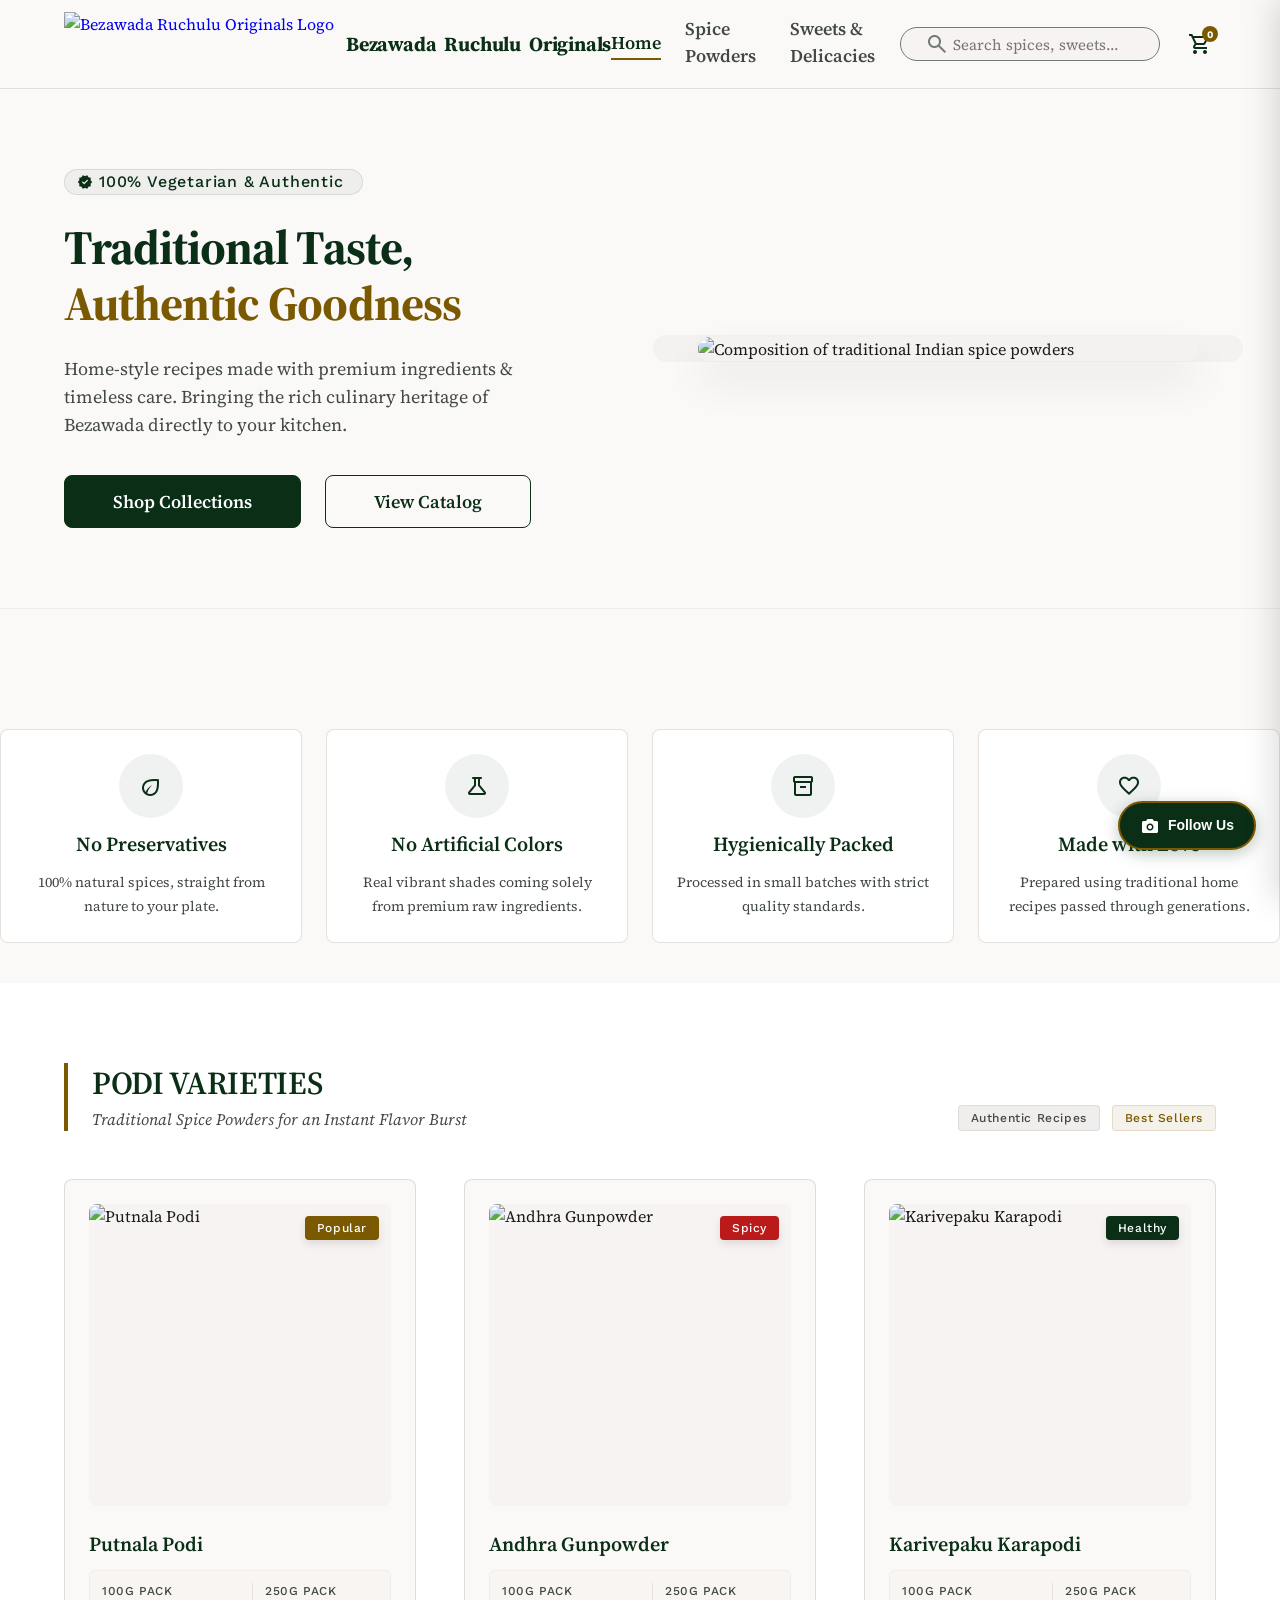
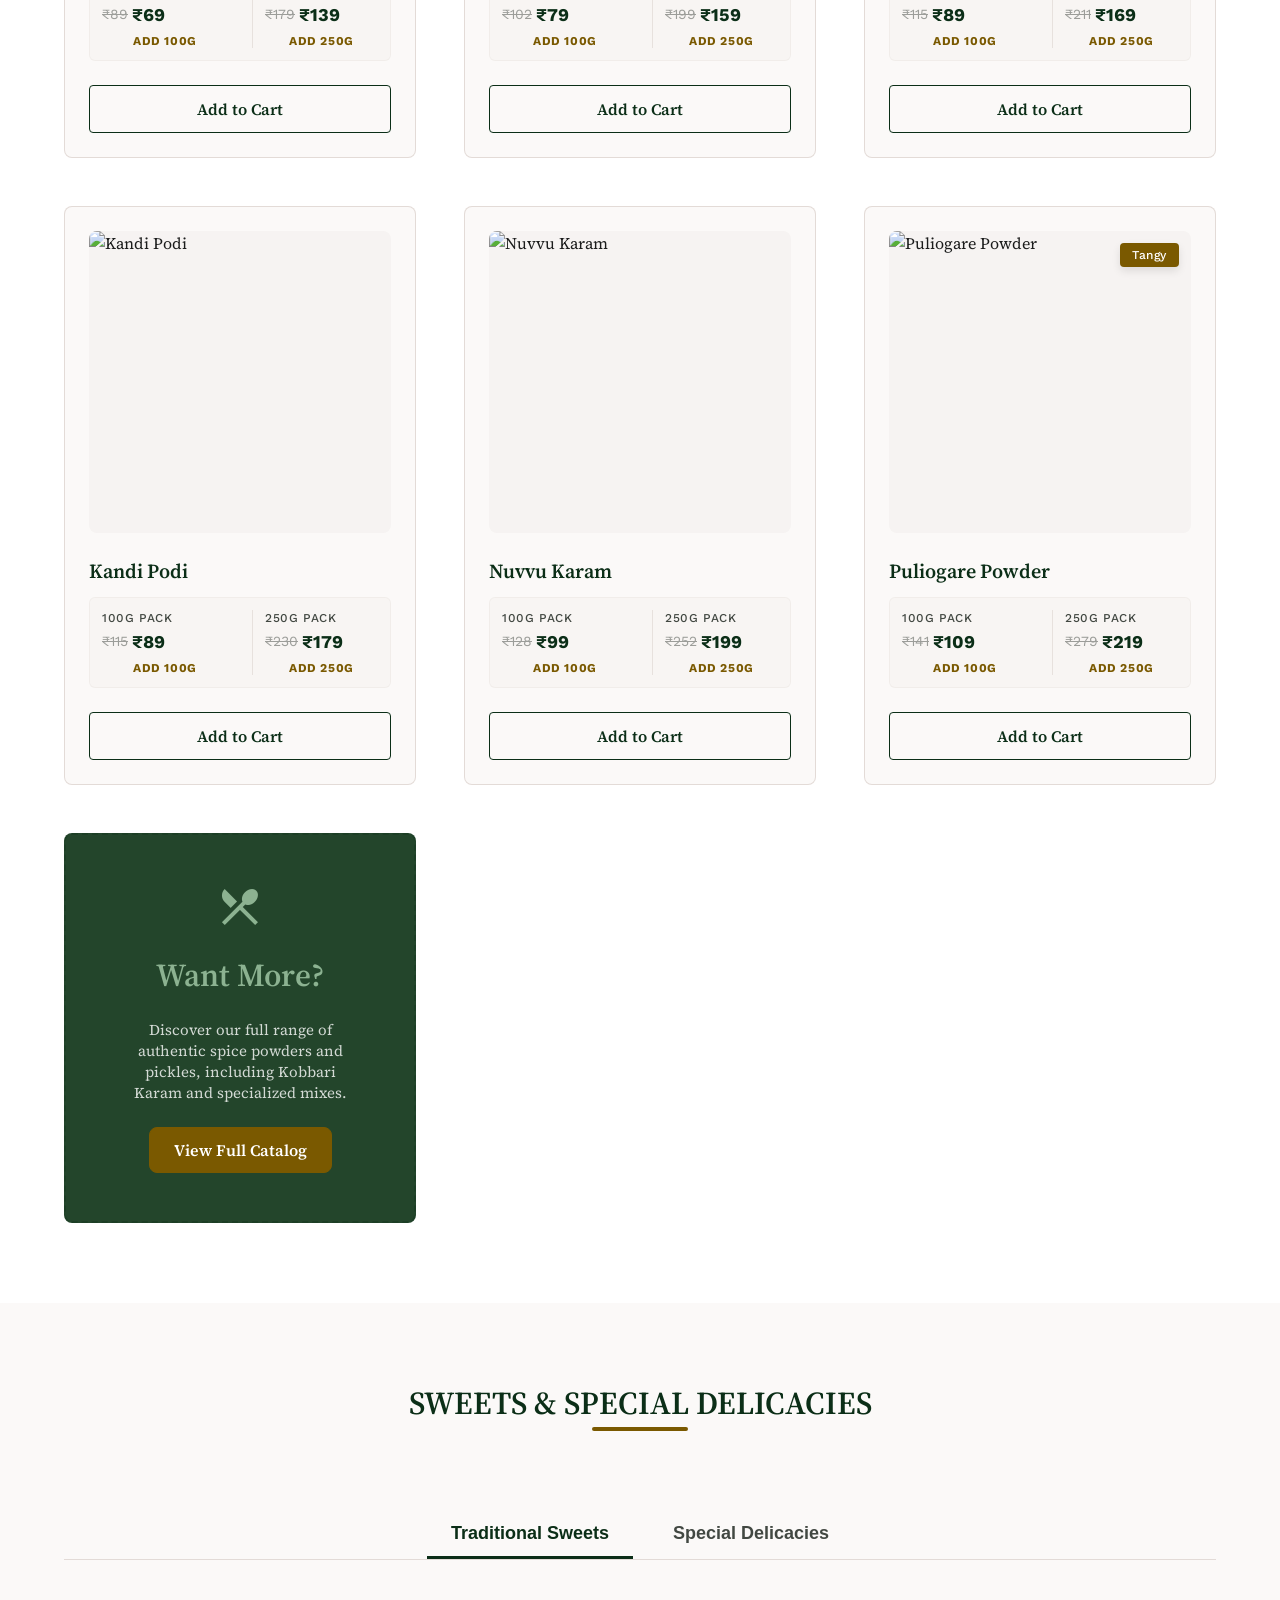
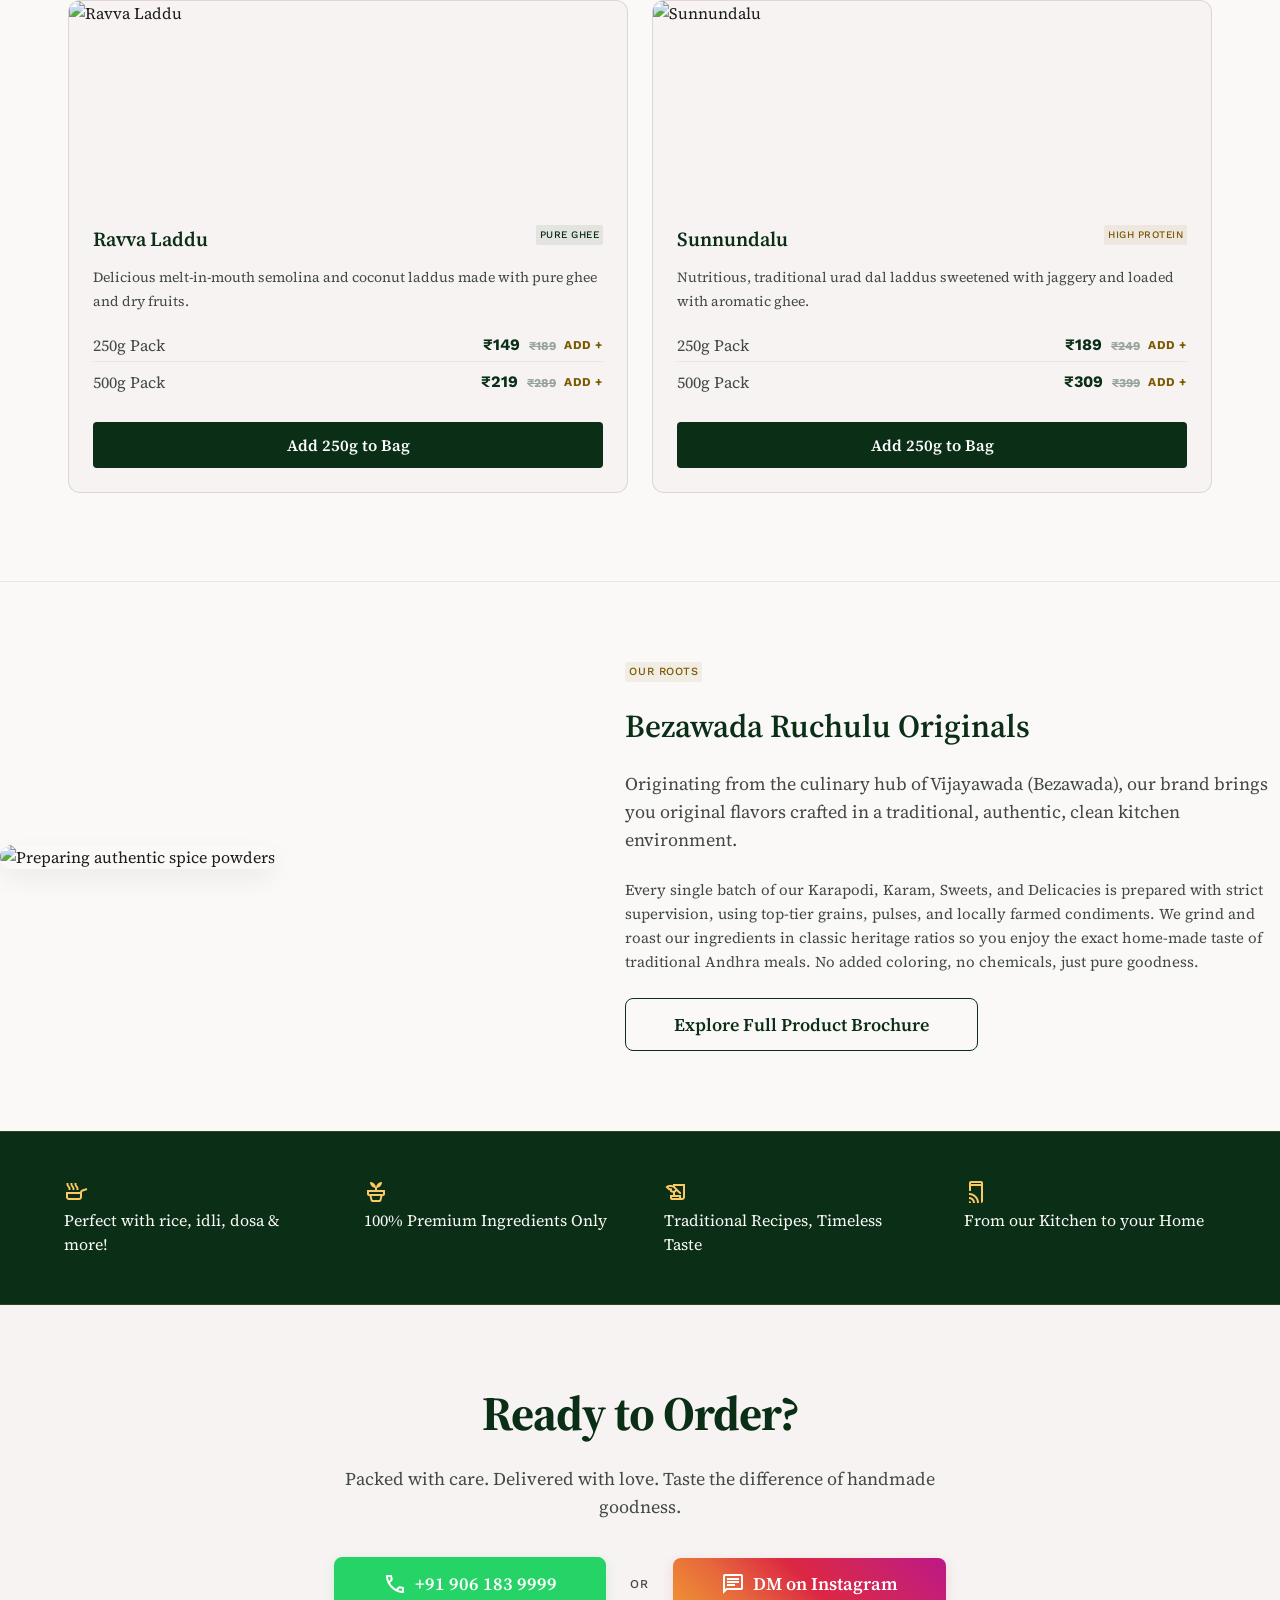
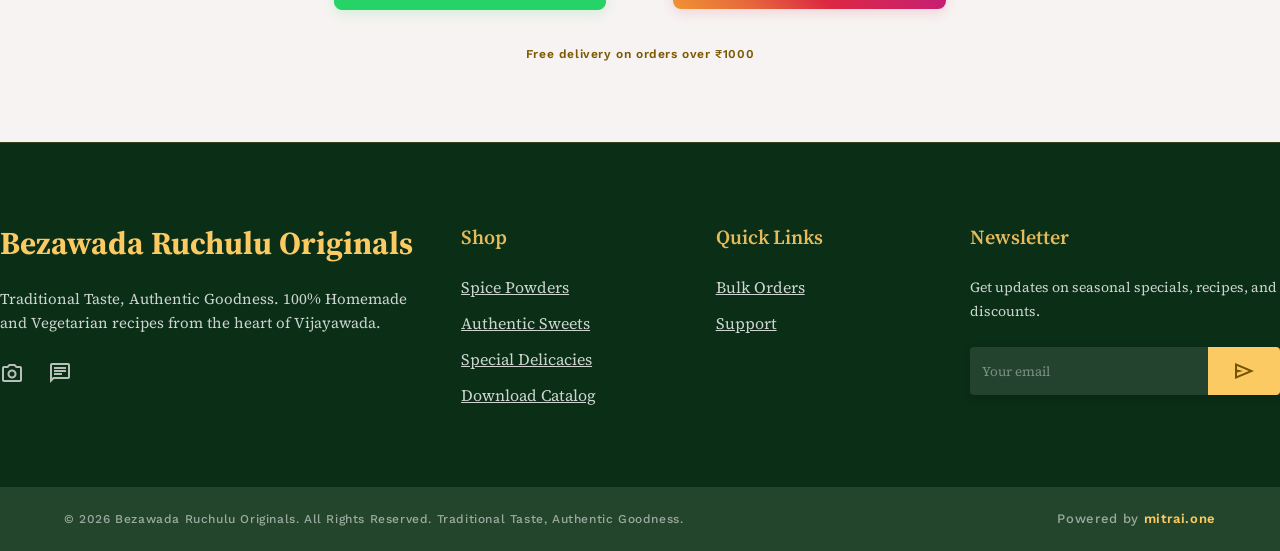
==== index.html @ dbf07bf4 "First Commit" ====
<!DOCTYPE html>
<html lang="en">

<head>
  <meta charset="utf-8">
  <meta name="viewport" content="width=device-width, initial-scale=1.0">
  <title>Bezawada Ruchulu Originals | Authentic Traditional Spices & Sweets</title>
  <meta name="description"
    content="Discover the authentic taste of tradition with Bezawada Ruchulu Originals. 100% vegetarian spice powders, sweets, and delicacies made with premium ingredients in Vijayawada.">

  <!-- Styling Stylesheet -->
  <link rel="stylesheet" href="styles.css">

  <!-- Favicon / Tab Icon -->
  <link rel="icon" type="image/png" href="Assets/Brand_logo.png">
</head>

<body>

  <!-- Top Navigation Bar -->
  <header>
    <div class="nav-container">
      <a class="nav-logo-link" href="#"
        style="display: flex; align-items: center; gap: 12px; text-decoration: none; flex-shrink: 0;">
        <img alt="Bezawada Ruchulu Originals Logo" class="logo-img" src="Assets/Brand_logo.png">
        <span class="brand-name-text"
          style="font-family: 'Source Serif 4', serif; font-size: 20px; font-weight: 700; color: var(--color-primary); letter-spacing: -0.01em; white-space: nowrap;">
          <span class="brand-letter">B</span><span class="brand-expand brand-expand-1">ezawada</span>
          <span class="brand-letter">R</span><span class="brand-expand brand-expand-2">uchulu</span>
          <span class="brand-letter">O</span><span class="brand-expand brand-expand-3">riginals</span>
        </span>
      </a>
      <nav class="nav-menu" id="navMenu">
        <a class="nav-link active" href="#">Home</a>
        <a class="nav-link" href="#spices">Spice Powders</a>
        <a class="nav-link" href="#sweets">Sweets & Delicacies</a>
      </nav>

      <div class="nav-right">
        <!-- Live Search Bar -->
        <div class="search-bar">
          <span class="material-symbols-outlined" style="color: var(--color-outline);">search</span>
          <input class="search-input" id="searchInput" placeholder="Search spices, sweets..." type="text">
        </div>

        <!-- Cart Toggle Button -->
        <button class="icon-btn" id="cartToggleBtn" aria-label="Open Shopping Cart">
          <span class="material-symbols-outlined">shopping_cart</span>
          <span class="cart-badge" id="cartCountBadge">0</span>
        </button>

        <!-- Mobile Menu Toggle -->
        <button class="mobile-nav-toggle" id="mobileNavToggle" aria-label="Toggle Navigation Menu">
          <span class="material-symbols-outlined">menu</span>
        </button>
      </div>
    </div>
  </header>

  <main>
    <!-- Hero Section -->
    <section class="hero-section">
      <div class="hero-bg-overlay"></div>
      <div class="container-max hero-container">
        <div class="hero-content">
          <div class="verified-badge">
            <span class="material-symbols-outlined icon-filled">verified</span>
            <span class="font-label-sm uppercase">100% Vegetarian &amp; Authentic</span>
          </div>
          <h2 class="font-display-lg hero-title">
            Traditional Taste,<br>
            <span>Authentic Goodness</span>
          </h2>
          <p class="font-body-lg hero-desc">
            Home-style recipes made with premium ingredients &amp; timeless care. Bringing the rich culinary heritage of
            Bezawada directly to your kitchen.
          </p>
          <div class="hero-actions">
            <a class="btn btn-primary" href="#spices">Shop Collections</a>
            <a class="btn btn-secondary" href="catalog.html">View Catalog</a>
          </div>
        </div>
        <div class="hero-image-wrapper">
          <div class="hero-circle-bg"></div>
          <!-- Main Hero Image (local container composition) -->
          <img class="hero-img" alt="Composition of traditional Indian spice powders"
            src="Assets/Karivepaku Karapodi - product image.png">
        </div>
      </div>
    </section>

    <!-- Benefits Grid -->
    <section class="container-max" style="padding: 40px 0;">
      <div class="benefits-grid">
        <div class="benefit-card">
          <div class="benefit-icon-wrapper">
            <span class="material-symbols-outlined">eco</span>
          </div>
          <h3 class="font-title-md benefit-title">No Preservatives</h3>
          <p class="font-body-md" style="color: var(--color-on-surface-variant); font-size: 14px;">100% natural spices,
            straight from nature to your plate.</p>
        </div>
        <div class="benefit-card">
          <div class="benefit-icon-wrapper">
            <span class="material-symbols-outlined">science</span>
          </div>
          <h3 class="font-title-md benefit-title">No Artificial Colors</h3>
          <p class="font-body-md" style="color: var(--color-on-surface-variant); font-size: 14px;">Real vibrant shades
            coming solely from premium raw ingredients.</p>
        </div>
        <div class="benefit-card">
          <div class="benefit-icon-wrapper">
            <span class="material-symbols-outlined">inventory_2</span>
          </div>
          <h3 class="font-title-md benefit-title">Hygienically Packed</h3>
          <p class="font-body-md" style="color: var(--color-on-surface-variant); font-size: 14px;">Processed in small
            batches with strict quality standards.</p>
        </div>
        <div class="benefit-card">
          <div class="benefit-icon-wrapper">
            <span class="material-symbols-outlined">favorite</span>
          </div>
          <h3 class="font-title-md benefit-title">Made with Love</h3>
          <p class="font-body-md" style="color: var(--color-on-surface-variant); font-size: 14px;">Prepared using
            traditional home recipes passed through generations.</p>
        </div>
      </div>
    </section>

    <!-- Spice Powders Section (Podis) -->
    <section class="products-section" id="spices">
      <div class="container-max">
        <div class="section-header-row">
          <div class="section-title-group">
            <h2 class="font-headline-lg">Podi Varieties</h2>
            <p class="font-body-md">Traditional Spice Powders for an Instant Flavor Burst</p>
          </div>
          <div class="section-badges">
            <span class="font-label-sm badge">Authentic Recipes</span>
            <span class="font-label-sm badge badge-highlight">Best Sellers</span>
          </div>
        </div>

        <!-- Products Grid -->
        <div class="products-grid" id="spicesGrid">

          <!-- Putnala Podi -->
          <div class="product-card" data-name="putnala podi" data-id="podi-putnala">
            <div class="product-img-container">
              <img class="product-card-img" alt="Putnala Podi" src="Assets/Putnala_Podi.png">
              <span class="font-label-sm ribbon ribbon-popular">Popular</span>
            </div>
            <h3 class="font-title-md product-name">Putnala Podi</h3>
            <div class="price-grid">
              <div class="price-option">
                <span class="font-label-sm weight-label">100g Pack</span>
                <div class="price-numbers">
                  <span class="price-original">₹89</span>
                  <span class="price-current">₹69</span>
                </div>
                <button class="delicacy-add-btn add-to-cart-quick" data-id="podi-putnala-100"
                  data-name="Putnala Podi (100g)" data-price="69" data-img="Assets/Putnala_Podi.png"
                  data-weight="100g">Add 100g</button>
              </div>
              <div class="price-option"
                style="border-left: 1px solid rgba(90,51,27,0.1); padding-left: var(--spacing-sm);">
                <span class="font-label-sm weight-label">250g Pack</span>
                <div class="price-numbers">
                  <span class="price-original">₹179</span>
                  <span class="price-current">₹139</span>
                </div>
                <button class="delicacy-add-btn add-to-cart-quick" data-id="podi-putnala-250"
                  data-name="Putnala Podi (250g)" data-price="139" data-img="Assets/Putnala_Podi.png"
                  data-weight="250g">Add 250g</button>
              </div>
            </div>
            <button class="btn-card add-to-cart-btn" data-id="podi-putnala-100" data-name="Putnala Podi (100g)"
              data-price="69" data-img="Assets/Putnala_Podi.png" data-weight="100g">Add to Cart</button>
          </div>

          <!-- Andhra Gunpowder (Karam Podi) -->
          <div class="product-card" data-name="andhra gunpowder karam podi nalla karam" data-id="podi-gunpowder">
            <div class="product-img-container">
              <img class="product-card-img" alt="Andhra Gunpowder" src="Assets/Andhra_Gunpowder.png">
              <span class="font-label-sm ribbon ribbon-spicy">Spicy</span>
            </div>
            <h3 class="font-title-md product-name">Andhra Gunpowder</h3>
            <div class="price-grid">
              <div class="price-option">
                <span class="font-label-sm weight-label">100g Pack</span>
                <div class="price-numbers">
                  <span class="price-original">₹102</span>
                  <span class="price-current">₹79</span>
                </div>
                <button class="delicacy-add-btn add-to-cart-quick" data-id="podi-gunpowder-100"
                  data-name="Andhra Gunpowder (100g)" data-price="79" data-img="Assets/Andhra_Gunpowder.png"
                  data-weight="100g">Add 100g</button>
              </div>
              <div class="price-option"
                style="border-left: 1px solid rgba(90,51,27,0.1); padding-left: var(--spacing-sm);">
                <span class="font-label-sm weight-label">250g Pack</span>
                <div class="price-numbers">
                  <span class="price-original">₹199</span>
                  <span class="price-current">₹159</span>
                </div>
                <button class="delicacy-add-btn add-to-cart-quick" data-id="podi-gunpowder-250"
                  data-name="Andhra Gunpowder (250g)" data-price="159" data-img="Assets/Andhra_Gunpowder.png"
                  data-weight="250g">Add 250g</button>
              </div>
            </div>
            <button class="btn-card add-to-cart-btn" data-id="podi-gunpowder-100" data-name="Andhra Gunpowder (100g)"
              data-price="79" data-img="Assets/Andhra_Gunpowder.png" data-weight="100g">Add to Cart</button>
          </div>

          <!-- Karivepaku Karapodi -->
          <div class="product-card" data-name="karivepaku karapodi curry leaf spice" data-id="podi-karivepaku">
            <div class="product-img-container">
              <img class="product-card-img" alt="Karivepaku Karapodi" src="Assets/Karivepaku_Karapodi.png">
              <span class="font-label-sm ribbon ribbon-healthy">Healthy</span>
            </div>
            <h3 class="font-title-md product-name">Karivepaku Karapodi</h3>
            <div class="price-grid">
              <div class="price-option">
                <span class="font-label-sm weight-label">100g Pack</span>
                <div class="price-numbers">
                  <span class="price-original">₹115</span>
                  <span class="price-current">₹89</span>
                </div>
                <button class="delicacy-add-btn add-to-cart-quick" data-id="podi-karivepaku-100"
                  data-name="Karivepaku Karapodi (100g)" data-price="89" data-img="Assets/Karivepaku_Karapodi.png"
                  data-weight="100g">Add 100g</button>
              </div>
              <div class="price-option"
                style="border-left: 1px solid rgba(90,51,27,0.1); padding-left: var(--spacing-sm);">
                <span class="font-label-sm weight-label">250g Pack</span>
                <div class="price-numbers">
                  <span class="price-original">₹211</span>
                  <span class="price-current">₹169</span>
                </div>
                <button class="delicacy-add-btn add-to-cart-quick" data-id="podi-karivepaku-250"
                  data-name="Karivepaku Karapodi (250g)" data-price="169" data-img="Assets/Karivepaku_Karapodi.png"
                  data-weight="250g">Add 250g</button>
              </div>
            </div>
            <button class="btn-card add-to-cart-btn" data-id="podi-karivepaku-100"
              data-name="Karivepaku Karapodi (100g)" data-price="89" data-img="Assets/Karivepaku_Karapodi.png"
              data-weight="100g">Add to Cart</button>
          </div>

          <!-- Kandi Podi -->
          <div class="product-card" data-name="kandi podi dal powder" data-id="podi-kandi">
            <div class="product-img-container">
              <img class="product-card-img" alt="Kandi Podi" src="Assets/Kandi_Podi.png">
            </div>
            <h3 class="font-title-md product-name">Kandi Podi</h3>
            <div class="price-grid">
              <div class="price-option">
                <span class="font-label-sm weight-label">100g Pack</span>
                <div class="price-numbers">
                  <span class="price-original">₹115</span>
                  <span class="price-current">₹89</span>
                </div>
                <button class="delicacy-add-btn add-to-cart-quick" data-id="podi-kandi-100"
                  data-name="Kandi Podi (100g)" data-price="89" data-img="Assets/Kandi_Podi.png" data-weight="100g">Add
                  100g</button>
              </div>
              <div class="price-option"
                style="border-left: 1px solid rgba(90,51,27,0.1); padding-left: var(--spacing-sm);">
                <span class="font-label-sm weight-label">250g Pack</span>
                <div class="price-numbers">
                  <span class="price-original">₹230</span>
                  <span class="price-current">₹179</span>
                </div>
                <button class="delicacy-add-btn add-to-cart-quick" data-id="podi-kandi-250"
                  data-name="Kandi Podi (250g)" data-price="179" data-img="Assets/Kandi_Podi.png" data-weight="250g">Add
                  250g</button>
              </div>
            </div>
            <button class="btn-card add-to-cart-btn" data-id="podi-kandi-100" data-name="Kandi Podi (100g)"
              data-price="89" data-img="Assets/Kandi_Podi.png" data-weight="100g">Add to Cart</button>
          </div>

          <!-- Nuvvu Karam -->
          <div class="product-card" data-name="nuvvu karam sesame spice powder" data-id="podi-nuvvu">
            <div class="product-img-container">
              <img class="product-card-img" alt="Nuvvu Karam" src="Assets/Nuvvu_Karam.png">
            </div>
            <h3 class="font-title-md product-name">Nuvvu Karam</h3>
            <div class="price-grid">
              <div class="price-option">
                <span class="font-label-sm weight-label">100g Pack</span>
                <div class="price-numbers">
                  <span class="price-original">₹128</span>
                  <span class="price-current">₹99</span>
                </div>
                <button class="delicacy-add-btn add-to-cart-quick" data-id="podi-nuvvu-100"
                  data-name="Nuvvu Karam (100g)" data-price="99" data-img="Assets/Nuvvu_Karam.png"
                  data-weight="100g">Add 100g</button>
              </div>
              <div class="price-option"
                style="border-left: 1px solid rgba(90,51,27,0.1); padding-left: var(--spacing-sm);">
                <span class="font-label-sm weight-label">250g Pack</span>
                <div class="price-numbers">
                  <span class="price-original">₹252</span>
                  <span class="price-current">₹199</span>
                </div>
                <button class="delicacy-add-btn add-to-cart-quick" data-id="podi-nuvvu-250"
                  data-name="Nuvvu Karam (250g)" data-price="199" data-img="Assets/Nuvvu_Karam.png"
                  data-weight="250g">Add 250g</button>
              </div>
            </div>
            <button class="btn-card add-to-cart-btn" data-id="podi-nuvvu-100" data-name="Nuvvu Karam (100g)"
              data-price="99" data-img="Assets/Nuvvu_Karam.png" data-weight="100g">Add to Cart</button>
          </div>

          <!-- Puliogare Powder -->
          <div class="product-card" data-name="puliogare powder tamarind rice mix" data-id="podi-puliogare">
            <div class="product-img-container">
              <img class="product-card-img" alt="Puliogare Powder" src="Assets/Puliyogare_Powder.png">
              <span class="font-label-sm ribbon ribbon-popular">Tangy</span>
            </div>
            <h3 class="font-title-md product-name">Puliogare Powder</h3>
            <div class="price-grid">
              <div class="price-option">
                <span class="font-label-sm weight-label">100g Pack</span>
                <div class="price-numbers">
                  <span class="price-original">₹141</span>
                  <span class="price-current">₹109</span>
                </div>
                <button class="delicacy-add-btn add-to-cart-quick" data-id="podi-puliogare-100"
                  data-name="Puliogare Powder (100g)" data-price="109" data-img="Assets/Puliyogare_Powder.png"
                  data-weight="100g">Add 100g</button>
              </div>
              <div class="price-option"
                style="border-left: 1px solid rgba(90,51,27,0.1); padding-left: var(--spacing-sm);">
                <span class="font-label-sm weight-label">250g Pack</span>
                <div class="price-numbers">
                  <span class="price-original">₹279</span>
                  <span class="price-current">₹219</span>
                </div>
                <button class="delicacy-add-btn add-to-cart-quick" data-id="podi-puliogare-250"
                  data-name="Puliogare Powder (250g)" data-price="219" data-img="Assets/Puliyogare_Powder.png"
                  data-weight="250g">Add 250g</button>
              </div>
            </div>
            <button class="btn-card add-to-cart-btn" data-id="podi-puliogare-100" data-name="Puliogare Powder (100g)"
              data-price="109" data-img="Assets/Puliyogare_Powder.png" data-weight="100g">Add to Cart</button>
          </div>

          <!-- Catalog CTA Card -->
          <div class="cta-card">
            <span class="material-symbols-outlined cta-card-icon">restaurant_menu</span>
            <h4 class="font-headline-lg cta-card-title">Want More?</h4>
            <p class="cta-card-desc">Discover our full range of authentic spice powders and pickles, including Kobbari
              Karam and specialized mixes.</p>
            <a class="btn btn-accent" href="catalog.html"
              style="padding: 10px 24px; font-size: 16px; text-decoration: none;">View Full Catalog</a>
          </div>

        </div>
      </div>
    </section>

    <!-- Sweets & Delicacies Bento Section -->
    <section class="sweets-section" id="sweets">
      <div class="container-max">
        <div class="sweets-title-center">
          <h2 class="font-headline-lg">Sweets &amp; Special Delicacies</h2>
          <div class="divider-gold"></div>
        </div>

        <div class="carousel-tabs">
          <button class="carousel-tab-btn active" data-slide="0">Traditional Sweets</button>
          <button class="carousel-tab-btn" data-slide="1">Special Delicacies</button>
        </div>

        <div class="carousel-viewport">
          <div class="carousel-track" id="sweetsCarouselTrack">
            
            <!-- Slide 1: Sweets -->
            <div class="carousel-slide">
              <div class="sweets-slide-content">
                <!-- Ravva Laddu -->
                <div class="sweet-card" data-name="ravva laddu sweet semolina" data-id="sweet-ravva">
                  <div class="sweet-img-wrapper">
                    <img class="sweet-img" alt="Ravva Laddu" src="Assets/Ravva_Laddu.jpeg">
                  </div>
                  <div class="sweet-info">
                    <div class="sweet-header">
                      <h3 class="font-title-md sweet-name">Ravva Laddu</h3>
                      <span class="font-label-sm tag-label">Pure Ghee</span>
                    </div>
                    <p class="font-body-md" style="color: var(--color-on-surface-variant); font-size: 14px;">Delicious melt-in-mouth semolina and coconut laddus made with pure ghee and dry fruits.</p>
                    <div class="sweet-prices">
                      <div class="sweet-price-row">
                        <span class="font-body-md sweet-price-label">250g Pack</span>
                        <div style="display: flex; align-items: center; gap: 8px;">
                          <span class="sweet-price-value">₹149 <span>₹189</span></span>
                          <button class="delicacy-add-btn add-to-cart-quick" data-id="sweet-ravva-250"
                            data-name="Ravva Laddu (250g)" data-price="149" data-img="Assets/Ravva_Laddu.jpeg"
                            data-weight="250g" style="margin-top: 0;">Add +</button>
                        </div>
                      </div>
                      <div class="sweet-price-row">
                        <span class="font-body-md sweet-price-label">500g Pack</span>
                        <div style="display: flex; align-items: center; gap: 8px;">
                          <span class="sweet-price-value">₹219 <span>₹289</span></span>
                          <button class="delicacy-add-btn add-to-cart-quick" data-id="sweet-ravva-500"
                            data-name="Ravva Laddu (500g)" data-price="219" data-img="Assets/Ravva_Laddu.jpeg"
                            data-weight="500g" style="margin-top: 0;">Add +</button>
                        </div>
                      </div>
                    </div>
                    <button class="btn-sweet-add add-to-cart-btn" data-id="sweet-ravva-250" data-name="Ravva Laddu (250g)"
                      data-price="149" data-img="Assets/Ravva_Laddu.jpeg" data-weight="250g">Add 250g to Bag</button>
                  </div>
                </div>

                <!-- Sunnundalu -->
                <div class="sweet-card" data-name="sunnundalu sweet urad dal laddu" data-id="sweet-sunnundalu">
                  <div class="sweet-img-wrapper">
                    <img class="sweet-img" alt="Sunnundalu" src="Assets/Sunnundalu.jpeg">
                  </div>
                  <div class="sweet-info">
                    <div class="sweet-header">
                      <h3 class="font-title-md sweet-name">Sunnundalu</h3>
                      <span class="font-label-sm tag-label tag-label-secondary">High Protein</span>
                    </div>
                    <p class="font-body-md" style="color: var(--color-on-surface-variant); font-size: 14px;">Nutritious, traditional urad dal laddus sweetened with jaggery and loaded with aromatic ghee.</p>
                    <div class="sweet-prices">
                      <div class="sweet-price-row">
                        <span class="font-body-md sweet-price-label">250g Pack</span>
                        <div style="display: flex; align-items: center; gap: 8px;">
                          <span class="sweet-price-value">₹189 <span>₹249</span></span>
                          <button class="delicacy-add-btn add-to-cart-quick" data-id="sweet-sunnundalu-250"
                            data-name="Sunnundalu (250g)" data-price="189" data-img="Assets/Sunnundalu.jpeg"
                            data-weight="250g" style="margin-top: 0;">Add +</button>
                        </div>
                      </div>
                      <div class="sweet-price-row">
                        <span class="font-body-md sweet-price-label">500g Pack</span>
                        <div style="display: flex; align-items: center; gap: 8px;">
                          <span class="sweet-price-value">₹309 <span>₹399</span></span>
                          <button class="delicacy-add-btn add-to-cart-quick" data-id="sweet-sunnundalu-500"
                            data-name="Sunnundalu (500g)" data-price="309" data-img="Assets/Sunnundalu.jpeg"
                            data-weight="500g" style="margin-top: 0;">Add +</button>
                        </div>
                      </div>
                    </div>
                    <button class="btn-sweet-add add-to-cart-btn" data-id="sweet-sunnundalu-250"
                      data-name="Sunnundalu (250g)" data-price="189" data-img="Assets/Sunnundalu.jpeg"
                      data-weight="250g">Add 250g to Bag</button>
                  </div>
                </div>
              </div>
            </div>
            
            <!-- Slide 2: Special Delicacies -->
            <div class="carousel-slide">
              <div class="sweets-slide-content">
                <!-- Coco Bliss -->
                <div class="sweet-card" data-name="coco bliss coconut pudding dessert" data-id="delicacy-cocobliss">
                  <div class="sweet-img-wrapper">
                    <img class="sweet-img" alt="Coco Bliss" src="Assets/cocoBliss.jpeg">
                  </div>
                  <div class="sweet-info">
                    <div class="sweet-header">
                      <h3 class="font-title-md sweet-name">Coco Bliss</h3>
                      <span class="font-label-sm tag-label">Coconut Cream</span>
                    </div>
                    <p class="font-body-md" style="color: var(--color-on-surface-variant); font-size: 14px;">A premium transparent milk pudding dessert prepared with fresh coconut cream. Mildly sweet and extremely cooling.</p>
                    <div class="sweet-prices">
                      <div class="sweet-price-row">
                        <span class="font-body-md sweet-price-label">100g Pack</span>
                        <div style="display: flex; align-items: center; gap: 8px;">
                          <span class="sweet-price-value">₹79 <span>₹100</span></span>
                          <button class="delicacy-add-btn add-to-cart-quick" data-id="delicacy-cocobliss"
                            data-name="Coco Bliss (100g)" data-price="79" data-img="Assets/cocoBliss.jpeg"
                            data-weight="100g" style="margin-top: 0;">Add +</button>
                        </div>
                      </div>
                    </div>
                    <button class="btn-sweet-add add-to-cart-btn" data-id="delicacy-cocobliss" data-name="Coco Bliss (100g)"
                      data-price="79" data-img="Assets/cocoBliss.jpeg" data-weight="100g">Add 100g to Bag</button>
                  </div>
                </div>

                <!-- Junnu -->
                <div class="sweet-card" data-name="junnu steamed milk pudding colostrum" data-id="delicacy-junnu">
                  <div class="sweet-img-wrapper">
                    <img class="sweet-img" alt="Junnu" src="Assets/Junnu.png">
                  </div>
                  <div class="sweet-info">
                    <div class="sweet-header">
                      <h3 class="font-title-md sweet-name">Junnu</h3>
                      <span class="font-label-sm tag-label tag-label-secondary">Colostrum Milk</span>
                    </div>
                    <p class="font-body-md" style="color: var(--color-on-surface-variant); font-size: 14px;">Steamed milk pudding made with premium colostrum milk, sweetened with organic jaggery, black pepper, and cardamom.</p>
                    <div class="sweet-prices">
                      <div class="sweet-price-row">
                        <span class="font-body-md sweet-price-label">100g Pack</span>
                        <div style="display: flex; align-items: center; gap: 8px;">
                          <span class="sweet-price-value">₹99 <span>₹120</span></span>
                          <button class="delicacy-add-btn add-to-cart-quick" data-id="delicacy-junnu-100"
                            data-name="Junnu (100g)" data-price="99" data-img="Assets/Junnu.png"
                            data-weight="100g" style="margin-top: 0;">Add +</button>
                        </div>
                      </div>
                      <div class="sweet-price-row">
                        <span class="font-body-md sweet-price-label">500g Pack</span>
                        <div style="display: flex; align-items: center; gap: 8px;">
                          <span class="sweet-price-value">₹499 <span>₹600</span></span>
                          <button class="delicacy-add-btn add-to-cart-quick" data-id="delicacy-junnu-500"
                            data-name="Junnu (500g)" data-price="499" data-img="Assets/Junnu.png"
                            data-weight="500g" style="margin-top: 0;">Add +</button>
                        </div>
                      </div>
                    </div>
                    <button class="btn-sweet-add add-to-cart-btn" data-id="delicacy-junnu-100" data-name="Junnu (100g)"
                      data-price="99" data-img="Assets/Junnu.png" data-weight="100g">Add 100g to Bag</button>
                  </div>
                </div>

              </div>
            </div>
            
          </div>
        </div>
      </div>
    </section>

    <!-- About Section / Our Story -->
    <section class="container-max" id="about" style="padding: 80px 0; border-top: 1px solid rgba(114, 121, 113, 0.15);">
      <div style="display: grid; grid-template-columns: 1fr 1.2fr; gap: var(--spacing-xl); align-items: center;">
        <div>
          <img alt="Preparing authentic spice powders" src="Assets/our_story_spice.png"
            style="width: 100%; border-radius: var(--border-radius-xl); box-shadow: 0 10px 25px rgba(0,0,0,0.06); object-fit: cover; height: 350px;">
        </div>
        <div style="display: flex; flex-direction: column; gap: var(--spacing-md); align-items: flex-start;">
          <span class="font-label-sm tag-label tag-label-secondary" style="font-size: 11px;">Our Roots</span>
          <h2 class="font-headline-lg" style="color: var(--color-primary);">Bezawada Ruchulu Originals</h2>
          <p class="font-body-lg" style="color: var(--color-on-surface-variant);">
            Originating from the culinary hub of Vijayawada (Bezawada), our brand brings you original flavors crafted in
            a traditional, authentic, clean kitchen environment.
          </p>
          <p class="font-body-md" style="color: var(--color-on-surface-variant); font-size: 15px;">
            Every single batch of our Karapodi, Karam, Sweets, and Delicacies is prepared with strict supervision, using
            top-tier grains, pulses, and locally farmed condiments. We grind and roast our ingredients in classic
            heritage ratios so you enjoy the exact home-made taste of traditional Andhra meals. No added coloring, no
            chemicals, just pure goodness.
          </p>
          <a class="btn btn-secondary" href="catalog.html" style="text-decoration: none;">Explore Full Product
            Brochure</a>
        </div>
      </div>
    </section>

    <!-- Trust Signals Bar -->
    <section class="trust-bar">
      <div class="container-max trust-container">
        <div class="trust-item">
          <span class="material-symbols-outlined trust-icon">skillet</span>
          <p class="trust-text">Perfect with rice, idli, dosa &amp; more!</p>
        </div>
        <div class="trust-item">
          <span class="material-symbols-outlined trust-icon">potted_plant</span>
          <p class="trust-text">100% Premium Ingredients Only</p>
        </div>
        <div class="trust-item">
          <span class="material-symbols-outlined trust-icon">history_edu</span>
          <p class="trust-text">Traditional Recipes, Timeless Taste</p>
        </div>
        <div class="trust-item">
          <span class="material-symbols-outlined trust-icon">tap_and_play</span>
          <p class="trust-text">From our Kitchen to your Home</p>
        </div>
      </div>
    </section>

    <!-- Order CTA Section -->
    <section class="order-cta-section">
      <div class="order-cta-container">
        <h2 class="font-display-lg order-cta-title">Ready to Order?</h2>
        <p class="font-body-lg order-cta-desc">Packed with care. Delivered with love. Taste the difference of handmade
          goodness.</p>
        <div class="order-buttons-group">
          <a class="btn order-btn-wa"
            href="https://wa.me/919061839999?text=Hello!%20I'd%20like%20to%20order%20some%20traditional%20spices%20and%20sweets."
            target="_blank" rel="noopener">
            <span class="material-symbols-outlined" style="margin-right: 8px;">call</span>
            +91 906 183 9999
          </a>
          <span class="font-label-sm order-btn-or">OR</span>
          <a class="btn order-btn-insta" href="https://instagram.com/bezawadaruchulu.originals" target="_blank"
            rel="noopener">
            <span class="material-symbols-outlined" style="margin-right: 8px;">chat</span>
            DM on Instagram
          </a>
        </div>
        <p class="font-label-sm free-del-msg">Free delivery on orders over ₹1000</p>
      </div>
    </section>
  </main>

  <!-- Footer -->
  <footer>
    <div class="container-max footer-top">
      <div class="footer-col">
        <h3 class="font-headline-lg">Bezawada Ruchulu Originals</h3>
        <p class="footer-desc">
          Traditional Taste, Authentic Goodness. 100% Homemade and Vegetarian recipes from the heart of Vijayawada.
        </p>
        <div class="footer-social-links">
          <a class="footer-social-btn" href="https://instagram.com/bezawadaruchulu.originals" target="_blank"
            rel="noopener" aria-label="Instagram">
            <span class="material-symbols-outlined">camera_alt</span>
          </a>
          <a class="footer-social-btn" href="https://wa.me/919061839999" target="_blank" rel="noopener"
            aria-label="WhatsApp">
            <span class="material-symbols-outlined">chat</span>
          </a>
        </div>
      </div>

      <div class="footer-col">
        <h4 class="font-title-md">Shop</h4>
        <ul class="footer-links">
          <li class="footer-link-item"><a href="#spices">Spice Powders</a></li>
          <li class="footer-link-item"><a href="#sweets">Authentic Sweets</a></li>
          <li class="footer-link-item"><a href="#sweets">Special Delicacies</a></li>
          <li class="footer-link-item"><a href="catalog.html">Download Catalog</a></li>
        </ul>
      </div>

      <div class="footer-col">
        <h4 class="font-title-md">Quick Links</h4>
        <ul class="footer-links">
          <li class="footer-link-item"><a href="https://wa.me/919061839999">Bulk Orders</a></li>
          <li class="footer-link-item"><a href="https://wa.me/919061839999">Support</a></li>
        </ul>
      </div>

      <div class="footer-col">
        <h4 class="font-title-md">Newsletter</h4>
        <p class="footer-newsletter-text font-body-md" style="font-size: 14px;">Get updates on seasonal specials,
          recipes, and discounts.</p>
        <form class="newsletter-form" id="newsletterForm">
          <input class="newsletter-input" placeholder="Your email" type="email" required>
          <button class="newsletter-btn" type="submit" aria-label="Subscribe">
            <span class="material-symbols-outlined">send</span>
          </button>
        </form>
      </div>
    </div>

    <div class="footer-bottom">
      <p class="font-label-sm footer-copyright">© 2026 Bezawada Ruchulu Originals. All Rights Reserved. Traditional
        Taste, Authentic Goodness.</p>
      <p class="font-label-sm footer-powered-by">Powered by <a href="https://www.mitrai.one/" target="_blank"
          rel="noopener">mitrai.one</a></p>
    </div>
  </footer>

  <!-- Slide-out Shopping Cart Drawer -->
  <div class="cart-drawer-overlay" id="cartDrawerOverlay"></div>
  <div class="cart-drawer" id="cartDrawer">
    <div class="cart-header">
      <h3 class="font-title-md cart-title">Your Bag</h3>
      <button class="close-cart-btn" id="closeCartBtn" aria-label="Close Shopping Cart">
        <span class="material-symbols-outlined">close</span>
      </button>
    </div>

    <!-- Cart Items Scroll Area -->
    <div class="cart-items-wrapper" id="cartItemsContainer">
      <!-- Items dynamically populated via JS -->
      <p class="empty-cart-msg">Your bag is currently empty.</p>
    </div>

    <!-- Cart Summary & WhatsApp checkout footer -->
    <div class="cart-footer">
      <div class="cart-total-row">
        <span class="cart-total-label">Subtotal</span>
        <span class="cart-total-val" id="cartSubtotal">₹0</span>
      </div>
      <p class="font-label-sm" id="freeDeliveryNotice"
        style="color: var(--color-secondary); text-align: right; margin-bottom: 4px; font-weight: 600;">Add ₹1000 for
        Free Delivery</p>
      <button class="cart-checkout-btn" id="checkoutBtn">
        <span class="material-symbols-outlined" style="font-size: 20px;">chat</span>
        Checkout on WhatsApp
      </button>
    </div>
  </div>



  <!-- Floating Instagram Button -->
  <a href="https://instagram.com/bezawadaruchulu.originals" target="_blank" rel="noopener" class="floating-insta-btn" aria-label="Follow us on Instagram">
    <span class="material-symbols-outlined icon-filled">camera_alt</span>
    <span class="floating-insta-text">Follow Us</span>
  </a>

  <!-- JavaScript file -->
  <script src="script.js"></script>
</body>

</html>
---- styles.css ----
/* Custom Heritage & Modern Styling for Bezawada Ruchulu Originals (BRO) */

/* Import Fonts */
@import url('https://fonts.googleapis.com/css2?family=Source+Serif+4:ital,opsz,wght@0,8..60,200..900;1,8..60,200..900&family=Work+Sans:ital,wght@0,100..900;1,100..900&display=swap');
@import url('https://fonts.googleapis.com/css2?family=Material+Symbols+Outlined:opsz,wght,FILL,GRAD@20..48,100..700,0..1,-50..200');

:root {
  /* Colors from DESIGN.md */
  --color-primary: #0b2e17;
  --color-primary-container: #23452b;
  --color-primary-light: #2c4e33;
  --color-on-primary: #ffffff;
  --color-on-primary-container: #8cb291;

  --color-secondary: #7a5900;
  --color-secondary-container: #fcca63;
  --color-on-secondary: #ffffff;
  --color-on-secondary-container: #745400;

  --color-tertiary: #411f08;
  --color-tertiary-container: #5b341c;
  --color-on-tertiary-container: #d49c7d;

  --color-background: #fbf9f8;
  --color-on-background: #1b1c1c;

  --color-surface: #fbf9f8;
  --color-surface-dim: #dcd9d9;
  --color-surface-bright: #fbf9f8;
  --color-surface-container-lowest: #ffffff;
  --color-surface-container-low: #f6f3f2;
  --color-surface-container: #f0eded;
  --color-surface-container-high: #eae8e7;
  --color-surface-container-highest: #e4e2e1;
  --color-on-surface: #1b1c1c;
  --color-on-surface-variant: #424842;

  --color-outline: #727971;
  --color-outline-variant: rgba(90, 51, 27, 0.15);
  /* #5A331B at 15% opacity */
  --color-gold: #c79a38;
  --color-brown: #5a331b;
  --color-error: #ba1a1a;
  --color-error-container: #ffdad6;
  --color-on-error: #ffffff;

  /* Spacing Base */
  --spacing-base: 8px;
  --spacing-xs: 4px;
  --spacing-sm: 12px;
  --spacing-md: 24px;
  --spacing-lg: 48px;
  --spacing-xl: 80px;
  --spacing-gutter: 24px;
  --margin-mobile: 16px;
  --margin-desktop: 64px;

  /* Borders & Radius */
  --border-radius-sm: 0.125rem;
  --border-radius-default: 0.25rem;
  --border-radius-md: 0.375rem;
  --border-radius-lg: 0.5rem;
  --border-radius-xl: 0.75rem;
  --border-radius-full: 9999px;

  /* Transition constants */
  --transition-smooth: all 0.3s cubic-bezier(0.4, 0, 0.2, 1);
}

/* Base Styles */
* {
  box-sizing: border-box;
  margin: 0;
  padding: 0;
}

html {
  scroll-behavior: smooth;
  font-family: 'Source Serif 4', serif;
  color: var(--color-on-background);
  background-color: var(--color-background);
}

body {
  font-size: 16px;
  line-height: 1.5;
  -webkit-font-smoothing: antialiased;
}

/* Typography Helpers */
.font-display-lg {
  font-family: 'Source Serif 4', serif;
  font-size: 48px;
  font-weight: 700;
  line-height: 56px;
  letter-spacing: -0.02em;
}

.font-headline-lg {
  font-family: 'Source Serif 4', serif;
  font-size: 32px;
  font-weight: 600;
  line-height: 40px;
}

.font-title-md {
  font-family: 'Source Serif 4', serif;
  font-size: 20px;
  font-weight: 600;
  line-height: 28px;
}

.font-body-lg {
  font-family: 'Source Serif 4', serif;
  font-size: 18px;
  font-weight: 400;
  line-height: 28px;
}

.font-body-md {
  font-family: 'Source Serif 4', serif;
  font-size: 16px;
  font-weight: 400;
  line-height: 24px;
}

.font-label-sm {
  font-family: 'Work Sans', sans-serif;
  font-size: 12px;
  font-weight: 500;
  line-height: 16px;
  letter-spacing: 0.05em;
}

/* Icons */
.material-symbols-outlined {
  font-variation-settings: 'FILL' 0, 'wght' 400, 'GRAD' 0, 'opsz' 24;
  display: inline-block;
  vertical-align: middle;
}

.icon-filled {
  font-variation-settings: 'FILL' 1;
}

/* Grid & Container */
.container-max {
  max-width: 1280px;
  margin: 0 auto;
  padding-left: var(--margin-desktop);
  padding-right: var(--margin-desktop);
}

/* Layout Elements */
header {
  position: sticky;
  top: 0;
  z-index: 50;
  background-color: var(--color-background);
  border-bottom: 1px solid rgba(114, 121, 113, 0.2);
  transition: var(--transition-smooth);
}

.nav-container {
  display: flex;
  justify-content: space-between;
  align-items: center;
  width: 100%;
  max-width: 1280px;
  margin: 0 auto;
  padding: var(--spacing-sm) var(--margin-desktop);
}

.nav-left {
  display: flex;
  align-items: center;
  gap: var(--spacing-lg);
}

.logo-img {
  height: 64px;
  width: auto;
  object-fit: contain;
  transition: var(--transition-smooth);
}

.logo-img:hover {
  transform: scale(1.02);
}

.nav-menu {
  display: flex;
  align-items: center;
  gap: var(--spacing-md);
}

.nav-link {
  font-family: 'Source Serif 4', serif;
  font-size: 18px;
  font-weight: 600;
  text-decoration: none;
  color: var(--color-on-surface-variant);
  padding-bottom: 2px;
  border-bottom: 2px solid transparent;
  transition: var(--transition-smooth);
}

.nav-link:hover,
.nav-link.active {
  color: var(--color-primary);
}

.nav-link.active {
  border-bottom-color: var(--color-secondary);
}

.nav-right {
  display: flex;
  align-items: center;
  gap: var(--spacing-md);
}

.search-bar {
  display: flex;
  align-items: center;
  background-color: var(--color-surface-container-low);
  padding: var(--spacing-xs) var(--spacing-md);
  border-radius: var(--border-radius-full);
  border: 1px solid var(--color-outline);
  width: 260px;
  transition: var(--transition-smooth);
}

.search-bar:focus-within {
  border-color: var(--color-primary);
  box-shadow: 0 0 0 2px rgba(11, 46, 23, 0.1);
  background-color: var(--color-surface-container-lowest);
}

.search-input {
  background: transparent;
  border: none;
  outline: none;
  font-family: 'Source Serif 4', serif;
  font-size: 15px;
  margin-left: var(--spacing-xs);
  width: 100%;
}

.icon-btn {
  background: none;
  border: none;
  cursor: pointer;
  padding: var(--spacing-xs);
  color: var(--color-primary);
  position: relative;
  transition: var(--transition-smooth);
}

.icon-btn:hover {
  color: var(--color-secondary);
}

.cart-badge {
  position: absolute;
  top: -2px;
  right: -2px;
  background-color: var(--color-secondary);
  color: white;
  font-family: 'Work Sans', sans-serif;
  font-size: 10px;
  font-weight: 700;
  border-radius: 50%;
  width: 16px;
  height: 16px;
  display: flex;
  align-items: center;
  justify-content: center;
}

/* Mobile Nav Toggle */
.mobile-nav-toggle {
  display: none;
  font-size: 28px;
  cursor: pointer;
  color: var(--color-primary);
}

/* Hero Section */
.hero-section {
  position: relative;
  overflow: hidden;
  padding: var(--spacing-xl) 0;
  border-bottom: 1px solid rgba(114, 121, 113, 0.1);
  background-color: #fbf9f8;
}

.hero-bg-overlay {
  position: absolute;
  top: 0;
  left: 0;
  width: 100%;
  height: 100%;
  background: linear-gradient(rgba(251, 249, 248, 0.88), rgba(251, 249, 248, 0.88)), url('Assets/heroBg.png');
  background-size: cover;
  background-position: center;
  z-index: 1;
}

.hero-container {
  position: relative;
  z-index: 2;
  display: grid;
  grid-template-columns: 1fr 1fr;
  gap: var(--spacing-xl);
  align-items: center;
}

.hero-content {
  display: flex;
  flex-direction: column;
  align-items: flex-start;
  gap: var(--spacing-md);
}

.verified-badge {
  display: inline-flex;
  align-items: center;
  padding: var(--spacing-xs) var(--spacing-sm);
  background-color: rgba(11, 46, 23, 0.05);
  color: var(--color-primary);
  border-radius: var(--border-radius-full);
  border: 1px solid rgba(11, 46, 23, 0.1);
}

.verified-badge span {
  font-size: 16px;
  margin-right: 6px;
}

.hero-title {
  color: var(--color-primary);
}

.hero-title span {
  color: var(--color-secondary);
}

.hero-desc {
  color: var(--color-on-surface-variant);
  max-width: 480px;
}

.hero-actions {
  display: flex;
  gap: var(--spacing-md);
  margin-top: var(--spacing-sm);
}

/* Buttons */
.btn {
  display: inline-flex;
  align-items: center;
  justify-content: center;
  padding: var(--spacing-sm) var(--spacing-lg);
  font-family: 'Source Serif 4', serif;
  font-size: 18px;
  font-weight: 600;
  text-decoration: none;
  border-radius: var(--border-radius-lg);
  cursor: pointer;
  transition: var(--transition-smooth);
}

.btn-primary {
  background-color: var(--color-primary);
  color: var(--color-on-primary);
  border: 1px solid var(--color-primary);
}

.btn-primary:hover {
  background-color: var(--color-primary-light);
  border-color: var(--color-primary-light);
}

.btn-secondary {
  background-color: transparent;
  color: var(--color-primary);
  border: 1px solid var(--color-primary);
}

.btn-secondary:hover {
  background-color: rgba(11, 46, 23, 0.05);
}

.btn-accent {
  background-color: var(--color-secondary);
  color: white;
  border: 1px solid var(--color-secondary);
}

.btn-accent:hover {
  background-color: var(--color-secondary-container);
  color: var(--color-on-secondary-container);
  border-color: var(--color-secondary-container);
}

.hero-image-wrapper {
  position: relative;
  display: flex;
  justify-content: center;
  align-items: center;
}

.hero-circle-bg {
  position: absolute;
  top: -5%;
  right: -5%;
  width: 110%;
  height: 110%;
  border-radius: var(--border-radius-full);
  background-color: rgba(11, 46, 23, 0.03);
  z-index: -1;
  animation: pulse-glow 6s infinite ease-in-out;
}

@keyframes pulse-glow {

  0%,
  100% {
    transform: scale(1);
    opacity: 0.5;
  }

  50% {
    transform: scale(1.05);
    opacity: 0.8;
  }
}

.hero-img {
  width: 100%;
  max-width: 500px;
  height: auto;
  object-fit: contain;
  border-radius: var(--border-radius-xl);
  box-shadow: 0 20px 40px rgba(0, 0, 0, 0.08);
  transition: var(--transition-smooth);
}

.hero-img:hover {
  transform: translateY(-5px);
  box-shadow: 0 25px 50px rgba(0, 0, 0, 0.12);
}

/* Benefits Banner */
.benefits-grid {
  display: grid;
  grid-template-columns: repeat(4, 1fr);
  gap: var(--spacing-md);
  margin-top: var(--spacing-xl);
}

.benefit-card {
  display: flex;
  flex-direction: column;
  align-items: center;
  text-align: center;
  padding: var(--spacing-md);
  gap: var(--spacing-sm);
  background: white;
  border-radius: var(--border-radius-lg);
  border: 1px solid var(--color-outline-variant);
  transition: var(--transition-smooth);
}

.benefit-card:hover {
  transform: translateY(-3px);
  border-color: rgba(199, 154, 56, 0.3);
  box-shadow: 0 8px 16px rgba(90, 51, 27, 0.03);
}

.benefit-icon-wrapper {
  width: 64px;
  height: 64px;
  border-radius: var(--border-radius-full);
  background-color: rgba(11, 46, 23, 0.06);
  display: flex;
  align-items: center;
  justify-content: center;
  color: var(--color-primary);
  font-size: 28px;
}

.benefit-title {
  color: var(--color-primary);
}

/* Products Section */
.products-section {
  padding: var(--spacing-xl) 0;
  background-color: var(--color-surface-container-lowest);
}

.section-header-row {
  display: flex;
  justify-content: space-between;
  align-items: flex-end;
  margin-bottom: var(--spacing-lg);
  border-left: 4px solid var(--color-secondary);
  padding-left: var(--spacing-md);
}

.section-title-group h2 {
  color: var(--color-primary);
  text-transform: uppercase;
  letter-spacing: -0.01em;
}

.section-title-group p {
  color: var(--color-on-surface-variant);
  font-style: italic;
  margin-top: var(--spacing-xs);
}

.section-badges {
  display: flex;
  gap: var(--spacing-sm);
}

.badge {
  padding: 4px var(--spacing-sm);
  background-color: var(--color-surface-container);
  color: var(--color-on-surface-variant);
  border-radius: var(--border-radius-default);
  border: 1px solid rgba(114, 121, 113, 0.15);
}

.badge-highlight {
  background-color: rgba(122, 89, 0, 0.08);
  color: var(--color-secondary);
  border-color: rgba(122, 89, 0, 0.15);
}

/* Cards Grid */
.products-grid {
  display: grid;
  grid-template-columns: repeat(3, 1fr);
  gap: var(--spacing-lg);
}

/* Product Card */
.product-card {
  background-color: var(--color-background);
  border: 1px solid var(--color-outline-variant);
  border-radius: var(--border-radius-lg);
  padding: var(--spacing-md);
  display: flex;
  flex-direction: column;
  position: relative;
  transition: var(--transition-smooth);
}

.product-card:hover {
  transform: translateY(-5px);
  border-color: rgba(199, 154, 56, 0.4);
  box-shadow: 0 12px 24px rgba(90, 51, 27, 0.05);
}

.product-img-container {
  aspect-ratio: 1 / 1;
  margin-bottom: var(--spacing-md);
  overflow: hidden;
  background-color: var(--color-surface-container-low);
  border-radius: var(--border-radius-lg);
  position: relative;
}

.product-card-img {
  width: 100%;
  height: 100%;
  object-fit: cover;
  transition: transform 0.5s ease;
}

.product-card:hover .product-card-img {
  transform: scale(1.04);
}

.ribbon {
  position: absolute;
  top: var(--spacing-sm);
  right: var(--spacing-sm);
  color: white;
  padding: 4px var(--spacing-sm);
  border-radius: var(--border-radius-default);
  box-shadow: 0 4px 8px rgba(0, 0, 0, 0.1);
  z-index: 10;
}

.ribbon-popular {
  background-color: var(--color-secondary);
}

.ribbon-spicy {
  background-color: var(--color-error);
}

.ribbon-healthy {
  background-color: var(--color-primary);
}

.product-name {
  color: var(--color-primary);
  margin-bottom: var(--spacing-sm);
}

.price-grid {
  display: grid;
  grid-template-columns: 1fr 1fr;
  gap: var(--spacing-md);
  margin-bottom: var(--spacing-md);
  background-color: rgba(90, 51, 27, 0.02);
  padding: var(--spacing-sm);
  border-radius: var(--border-radius-md);
  border: 1px solid rgba(90, 51, 27, 0.04);
}

.price-option {
  display: flex;
  flex-direction: column;
  gap: 2px;
}

.weight-label {
  color: var(--color-on-surface-variant);
  text-transform: uppercase;
}

.price-numbers {
  display: flex;
  align-items: center;
  gap: var(--spacing-xs);
}

.price-original {
  font-family: 'Work Sans', sans-serif;
  font-size: 14px;
  text-decoration: line-through;
  color: var(--color-on-surface-variant);
  opacity: 0.5;
}

.price-current {
  font-family: 'Work Sans', sans-serif;
  font-size: 18px;
  font-weight: 700;
  color: var(--color-primary);
}

.btn-card {
  width: 100%;
  padding: var(--spacing-sm);
  background-color: transparent;
  color: var(--color-primary);
  border: 1px solid var(--color-primary);
  font-family: 'Source Serif 4', serif;
  font-size: 16px;
  font-weight: 600;
  border-radius: var(--border-radius-default);
  cursor: pointer;
  margin-top: auto;
  transition: var(--transition-smooth);
}

.product-card:hover .btn-card {
  background-color: var(--color-primary);
  color: var(--color-on-primary);
}

/* CTA Card */
.cta-card {
  background-color: var(--color-primary-container);
  color: var(--color-on-primary-container);
  padding: var(--spacing-lg);
  display: flex;
  flex-direction: column;
  align-items: center;
  justify-content: center;
  text-align: center;
  border-radius: var(--border-radius-lg);
  border: 2px dashed rgba(11, 46, 23, 0.25);
  gap: var(--spacing-md);
}

.cta-card-icon {
  font-size: 48px;
  color: var(--color-on-primary-container);
}

.cta-card-title {
  color: var(--color-on-primary-container);
}

.cta-card-desc {
  color: rgba(255, 255, 255, 0.8);
  font-size: 15px;
  line-height: 1.4;
  max-width: 240px;
}

/* Bento Grid Sweets Section */
.sweets-section {
  padding: var(--spacing-xl) 0;
  background-color: var(--color-background);
}

.sweets-title-center {
  display: flex;
  flex-direction: column;
  align-items: center;
  gap: var(--spacing-xs);
  margin-bottom: var(--spacing-xl);
}

.sweets-title-center h2 {
  color: var(--color-primary);
  text-align: center;
  text-transform: uppercase;
}

.divider-gold {
  width: 96px;
  height: 4px;
  background-color: var(--color-secondary);
  border-radius: var(--border-radius-full);
}

.bento-grid {
  display: grid;
  grid-template-columns: repeat(12, 1fr);
  gap: var(--spacing-gutter);
}

.bento-sweets-col {
  grid-column: span 8;
  display: grid;
  grid-template-columns: repeat(2, 1fr);
  gap: var(--spacing-gutter);
}

.bento-delicacies-col {
  grid-column: span 4;
  display: flex;
  flex-direction: column;
  gap: var(--spacing-gutter);
}

/* Sweets Cards */
.sweet-card {
  background-color: var(--color-surface-container-low);
  border: 1px solid var(--color-outline-variant);
  border-radius: var(--border-radius-xl);
  overflow: hidden;
  display: flex;
  flex-direction: column;
  transition: var(--transition-smooth);
}

.sweet-card:hover {
  transform: translateY(-5px);
  border-color: rgba(199, 154, 56, 0.4);
  box-shadow: 0 12px 24px rgba(90, 51, 27, 0.05);
}

.sweet-img-wrapper {
  height: 200px;
  overflow: hidden;
}

.sweet-img {
  width: 100%;
  height: 100%;
  object-fit: cover;
  transition: transform 0.5s ease;
}

.sweet-card:hover .sweet-img {
  transform: scale(1.04);
}

.sweet-info {
  padding: var(--spacing-md);
  flex-grow: 1;
  display: flex;
  flex-direction: column;
  gap: var(--spacing-sm);
}

.sweet-header {
  display: flex;
  justify-content: space-between;
  align-items: flex-start;
}

.sweet-name {
  color: var(--color-primary);
}

.tag-label {
  padding: 2px var(--spacing-xs);
  background-color: rgba(11, 46, 23, 0.08);
  color: var(--color-primary);
  font-size: 10px;
  border-radius: var(--border-radius-sm);
  text-transform: uppercase;
}

.tag-label-secondary {
  background-color: rgba(122, 89, 0, 0.08);
  color: var(--color-secondary);
}

.sweet-prices {
  display: flex;
  flex-direction: column;
  gap: var(--spacing-xs);
  margin-top: var(--spacing-xs);
}

.sweet-price-row {
  display: flex;
  justify-content: space-between;
  align-items: center;
  padding: var(--spacing-xs) 0;
  border-bottom: 1px solid rgba(114, 121, 113, 0.1);
}

.sweet-price-row:last-child {
  border-bottom: none;
}

.sweet-price-label {
  color: var(--color-on-surface-variant);
}

.sweet-price-value {
  font-family: 'Work Sans', sans-serif;
  font-size: 16px;
  font-weight: 700;
  color: var(--color-primary);
}

.sweet-price-value span {
  font-size: 12px;
  text-decoration: line-through;
  opacity: 0.4;
  margin-left: var(--spacing-xs);
}

.btn-sweet-add {
  margin-top: var(--spacing-sm);
  background-color: var(--color-primary);
  color: var(--color-on-primary);
  border: none;
  padding: var(--spacing-sm);
  border-radius: var(--border-radius-default);
  font-family: 'Source Serif 4', serif;
  font-size: 16px;
  font-weight: 600;
  cursor: pointer;
  transition: var(--transition-smooth);
}

.btn-sweet-add:hover {
  background-color: var(--color-primary-light);
}

/* Sidebar Delicacies */
.delicacies-sidebar {
  padding: var(--spacing-md);
  background-color: rgba(122, 89, 0, 0.03);
  border: 1px solid rgba(122, 89, 0, 0.15);
  border-radius: var(--border-radius-xl);
  display: flex;
  flex-direction: column;
  gap: var(--spacing-md);
}

.delicacies-title {
  color: var(--color-secondary);
}

.delicacy-item {
  display: flex;
  gap: var(--spacing-md);
  align-items: center;
}

.delicacy-avatar-wrapper {
  width: 80px;
  height: 80px;
  border-radius: var(--border-radius-full);
  overflow: hidden;
  flex-shrink: 0;
  border: 2px solid rgba(122, 89, 0, 0.15);
}

.delicacy-avatar {
  width: 100%;
  height: 100%;
  object-fit: cover;
}

.delicacy-details {
  flex-grow: 1;
}

.delicacy-name {
  color: var(--color-primary);
}

.delicacy-meta {
  color: var(--color-on-surface-variant);
  margin-top: 2px;
}

.delicacy-meta span {
  text-decoration: line-through;
  opacity: 0.5;
  margin-left: var(--spacing-xs);
}

.delicacy-add-btn {
  background: none;
  border: none;
  color: var(--color-secondary);
  font-family: 'Work Sans', sans-serif;
  font-size: 12px;
  font-weight: 700;
  letter-spacing: 0.05em;
  text-transform: uppercase;
  cursor: pointer;
  margin-top: var(--spacing-xs);
  transition: var(--transition-smooth);
}

.delicacy-add-btn:hover {
  text-decoration: underline;
}

.delicacies-divider-box {
  margin-top: var(--spacing-md);
  padding-top: var(--spacing-md);
  border-top: 1px solid rgba(122, 89, 0, 0.1);
}

.delicacy-pack-label {
  color: var(--color-on-surface-variant);
  text-transform: uppercase;
  margin-bottom: var(--spacing-xs);
}

.delicacy-pack-row {
  display: flex;
  justify-content: space-between;
  align-items: center;
}

.delicacy-pack-price {
  font-family: 'Work Sans', sans-serif;
  font-weight: 700;
  color: var(--color-primary);
}

.delicacy-pack-price span {
  font-size: 12px;
  text-decoration: line-through;
  opacity: 0.4;
  margin-left: var(--spacing-xs);
}

.delicacy-pack-btn {
  width: 36px;
  height: 36px;
  border-radius: var(--border-radius-full);
  background-color: var(--color-secondary);
  color: white;
  border: none;
  display: flex;
  align-items: center;
  justify-content: center;
  cursor: pointer;
  transition: var(--transition-smooth);
}

.delicacy-pack-btn:hover {
  background-color: var(--color-secondary-container);
  color: var(--color-on-secondary-container);
}

/* Instagram Block */
.insta-follow-card {
  background-color: var(--color-surface-container);
  border-radius: var(--border-radius-xl);
  padding: var(--spacing-md);
  display: flex;
  align-items: center;
  gap: var(--spacing-md);
  text-decoration: none;
  transition: var(--transition-smooth);
}

.insta-follow-card:hover {
  transform: translateY(-2px);
  background-color: var(--color-surface-container-high);
}

.insta-icon-wrapper {
  width: 48px;
  height: 48px;
  border-radius: var(--border-radius-md);
  background: linear-gradient(45deg, #f09433 0%, #e6683c 25%, #dc2743 50%, #cc2366 75%, #bc1888 100%);
  display: flex;
  align-items: center;
  justify-content: center;
  color: white;
}

.insta-details p:first-child {
  color: var(--color-primary);
  font-weight: 600;
}

.insta-details p:last-child {
  color: var(--color-on-surface-variant);
}

/* Trust Signals Bar */
.trust-bar {
  background-color: var(--color-primary);
  padding: var(--spacing-lg) 0;
  border-top: 1px solid rgba(199, 154, 56, 0.2);
  border-bottom: 1px solid rgba(199, 154, 56, 0.2);
}

.trust-container {
  display: grid;
  grid-template-columns: repeat(4, 1fr);
  gap: var(--spacing-lg);
}

.trust-item {
  display: flex;
  flex-direction: column;
  align-items: flex-start;
  gap: var(--spacing-xs);
  color: var(--color-background);
}

.trust-icon {
  color: var(--color-secondary-container);
  font-size: 24px;
}

.trust-text {
  font-family: 'Source Serif 4', serif;
  font-size: 16px;
}

/* Order Call-To-Action */
.order-cta-section {
  padding: var(--spacing-xl) 0;
  background-color: var(--color-surface-container-low);
  text-align: center;
}

.order-cta-container {
  max-width: 640px;
  margin: 0 auto;
  display: flex;
  flex-direction: column;
  align-items: center;
  gap: var(--spacing-md);
}

.order-cta-title {
  color: var(--color-primary);
}

.order-cta-desc {
  color: var(--color-on-surface-variant);
}

.order-buttons-group {
  display: flex;
  align-items: center;
  justify-content: center;
  gap: var(--spacing-md);
  margin-top: var(--spacing-sm);
  width: 100%;
}

.order-btn-wa {
  background-color: #25d366;
  color: white;
  border: 1px solid #25d366;
  font-weight: 600;
  box-shadow: 0 4px 12px rgba(37, 211, 102, 0.15);
}

.order-btn-wa:hover {
  background-color: #20ba5a;
  border-color: #20ba5a;
  transform: translateY(-2px);
}

.order-btn-or {
  color: var(--color-on-surface-variant);
  text-transform: uppercase;
}

.order-btn-insta {
  background: linear-gradient(45deg, #f09433 0%, #e6683c 25%, #dc2743 50%, #cc2366 75%, #bc1888 100%);
  color: white;
  border: none;
  font-weight: 600;
  box-shadow: 0 4px 12px rgba(220, 39, 67, 0.15);
}

.order-btn-insta:hover {
  transform: translateY(-2px);
  opacity: 0.95;
}

.free-del-msg {
  color: var(--color-secondary);
  font-weight: 600;
  margin-top: var(--spacing-sm);
}

/* Footer styling */
footer {
  background-color: var(--color-primary);
  border-top: 1px solid rgba(199, 154, 56, 0.2);
  color: var(--color-on-primary);
}

.footer-top {
  display: grid;
  grid-template-columns: 2fr 1fr 1fr 1.5fr;
  gap: var(--spacing-lg);
  padding: var(--spacing-xl) 0;
}

.footer-col {
  display: flex;
  flex-direction: column;
  gap: var(--spacing-md);
}

.footer-col h3 {
  color: var(--color-secondary-container);
  font-weight: 700;
}

.footer-col h4 {
  color: var(--color-secondary-container);
  opacity: 0.9;
}

.footer-desc {
  color: rgba(255, 255, 255, 0.8);
  font-size: 15px;
  line-height: 1.6;
}

.footer-social-links {
  display: flex;
  gap: var(--spacing-md);
}

.footer-social-btn {
  color: rgba(255, 255, 255, 0.7);
  transition: var(--transition-smooth);
}

.footer-social-btn:hover {
  color: var(--color-secondary-container);
}

.footer-links {
  list-style: none;
  display: flex;
  flex-direction: column;
  gap: var(--spacing-sm);
}

.footer-link-item a {
  color: rgba(255, 255, 255, 0.8);
  text-decoration: underline;
  transition: var(--transition-smooth);
}

.footer-link-item a:hover {
  color: var(--color-secondary-container);
}

.footer-newsletter-text {
  color: rgba(255, 255, 255, 0.8);
}

.newsletter-form {
  display: flex;
  border-radius: var(--border-radius-default);
  overflow: hidden;
  box-shadow: 0 4px 10px rgba(0, 0, 0, 0.15);
}

.newsletter-input {
  background-color: rgba(255, 255, 255, 0.1);
  border: none;
  outline: none;
  color: white;
  padding: var(--spacing-sm);
  width: 100%;
  font-family: 'Source Serif 4', serif;
}

.newsletter-input::placeholder {
  color: rgba(255, 255, 255, 0.4);
}

.newsletter-btn {
  background-color: var(--color-secondary-container);
  color: var(--color-on-secondary-container);
  border: none;
  padding: var(--spacing-sm) var(--spacing-md);
  cursor: pointer;
  transition: var(--transition-smooth);
  display: flex;
  align-items: center;
  justify-content: center;
}

.newsletter-btn:hover {
  background-color: var(--color-secondary);
  color: white;
}

.footer-bottom {
  background-color: var(--color-primary-container);
  padding: var(--spacing-md) var(--margin-desktop);
  display: flex;
  justify-content: space-between;
  align-items: center;
  flex-wrap: wrap;
  gap: var(--spacing-sm);
}

.footer-copyright {
  color: rgba(255, 255, 255, 0.55);
  margin: 0;
}

.footer-powered-by {
  color: rgba(255, 255, 255, 0.55);
  font-size: 13px;
  margin: 0;
}

.footer-powered-by a {
  color: var(--color-secondary-container);
  text-decoration: none;
  font-weight: 600;
  transition: var(--transition-smooth);
}

.footer-powered-by a:hover {
  color: white;
  text-decoration: underline;
}

/* Slide-out Shopping Cart Drawer */
.cart-drawer {
  position: fixed;
  top: 0;
  right: -420px;
  /* Initially hidden */
  width: 420px;
  height: 100%;
  background-color: var(--color-background);
  box-shadow: -5px 0 30px rgba(0, 0, 0, 0.15);
  z-index: 100;
  display: flex;
  flex-direction: column;
  transition: right 0.3s cubic-bezier(0.4, 0, 0.2, 1);
}

.cart-drawer.open {
  right: 0;
}

.cart-header {
  padding: var(--spacing-md);
  border-bottom: 1px solid rgba(114, 121, 113, 0.15);
  display: flex;
  justify-content: space-between;
  align-items: center;
  background-color: var(--color-surface-container-low);
}

.cart-title {
  color: var(--color-primary);
}

.close-cart-btn {
  background: none;
  border: none;
  cursor: pointer;
  font-size: 24px;
  color: var(--color-primary);
  display: flex;
  align-items: center;
  justify-content: center;
  transition: var(--transition-smooth);
}

.close-cart-btn:hover {
  color: var(--color-secondary);
  transform: rotate(90deg);
}

.cart-items-wrapper {
  flex-grow: 1;
  overflow-y: auto;
  padding: var(--spacing-md);
  display: flex;
  flex-direction: column;
  gap: var(--spacing-md);
}

.empty-cart-msg {
  text-align: center;
  color: var(--color-on-surface-variant);
  margin-top: var(--spacing-xl);
  font-style: italic;
}

/* Cart Item Card */
.cart-item {
  display: flex;
  gap: var(--spacing-md);
  align-items: center;
  padding-bottom: var(--spacing-md);
  border-bottom: 1px solid rgba(114, 121, 113, 0.1);
}

.cart-item:last-child {
  border-bottom: none;
  padding-bottom: 0;
}

.cart-item-img-wrapper {
  width: 70px;
  height: 70px;
  border-radius: var(--border-radius-md);
  overflow: hidden;
  flex-shrink: 0;
  border: 1px solid var(--color-outline-variant);
}

.cart-item-img {
  width: 100%;
  height: 100%;
  object-fit: cover;
}

.cart-item-info {
  flex-grow: 1;
}

.cart-item-name {
  color: var(--color-primary);
  font-size: 16px;
  font-weight: 600;
}

.cart-item-weight {
  color: var(--color-on-surface-variant);
  margin-top: 2px;
}

.cart-item-price {
  font-family: 'Work Sans', sans-serif;
  font-weight: 700;
  color: var(--color-primary);
  margin-top: 2px;
}

.cart-item-controls {
  display: flex;
  flex-direction: column;
  align-items: flex-end;
  gap: var(--spacing-sm);
}

.qty-control {
  display: flex;
  align-items: center;
  border: 1px solid var(--color-outline);
  border-radius: var(--border-radius-default);
  overflow: hidden;
  height: 28px;
}

.qty-btn {
  background: none;
  border: none;
  cursor: pointer;
  width: 24px;
  height: 100%;
  display: flex;
  align-items: center;
  justify-content: center;
  font-size: 14px;
  color: var(--color-primary);
  transition: var(--transition-smooth);
}

.qty-btn:hover {
  background-color: var(--color-surface-container);
}

.qty-val {
  font-family: 'Work Sans', sans-serif;
  font-size: 13px;
  font-weight: 600;
  padding: 0 var(--spacing-xs);
  min-width: 20px;
  text-align: center;
}

.delete-item-btn {
  background: none;
  border: none;
  cursor: pointer;
  color: var(--color-error);
  font-size: 18px;
  transition: var(--transition-smooth);
}

.delete-item-btn:hover {
  transform: scale(1.1);
}

/* Cart Footer */
.cart-footer {
  padding: var(--spacing-md);
  border-top: 1px solid rgba(114, 121, 113, 0.15);
  background-color: var(--color-surface-container-low);
  display: flex;
  flex-direction: column;
  gap: var(--spacing-sm);
}

.cart-total-row {
  display: flex;
  justify-content: space-between;
  align-items: center;
}

.cart-total-label {
  font-size: 18px;
  font-weight: 600;
  color: var(--color-primary);
}

.cart-total-val {
  font-family: 'Work Sans', sans-serif;
  font-size: 22px;
  font-weight: 700;
  color: var(--color-primary);
}

.cart-checkout-btn {
  width: 100%;
  padding: var(--spacing-sm);
  background-color: #25d366;
  color: white;
  border: none;
  border-radius: var(--border-radius-lg);
  font-family: 'Source Serif 4', serif;
  font-size: 18px;
  font-weight: 600;
  cursor: pointer;
  display: flex;
  align-items: center;
  justify-content: center;
  gap: var(--spacing-xs);
  transition: var(--transition-smooth);
  box-shadow: 0 4px 10px rgba(37, 211, 102, 0.2);
}

.cart-checkout-btn:hover {
  background-color: #20ba5a;
  transform: translateY(-1px);
}

.cart-drawer-overlay {
  position: fixed;
  top: 0;
  left: 0;
  width: 100%;
  height: 100%;
  background-color: rgba(0, 0, 0, 0.4);
  backdrop-filter: blur(2px);
  z-index: 99;
  display: none;
}

/* Catalog Modal Viewer */
.catalog-modal {
  position: fixed;
  top: 0;
  left: 0;
  width: 100%;
  height: 100%;
  background-color: rgba(0, 0, 0, 0.85);
  backdrop-filter: blur(5px);
  z-index: 150;
  display: none;
  align-items: center;
  justify-content: center;
  padding: var(--spacing-lg);
}

.catalog-modal-content {
  position: relative;
  max-width: 90%;
  max-height: 90vh;
  display: flex;
  flex-direction: column;
  align-items: center;
  gap: var(--spacing-md);
}

.catalog-img {
  max-width: 100%;
  max-height: 80vh;
  object-fit: contain;
  border-radius: var(--border-radius-lg);
  box-shadow: 0 10px 30px rgba(0, 0, 0, 0.5);
}

.catalog-close-btn {
  position: absolute;
  top: -40px;
  right: 0;
  background: none;
  border: none;
  color: white;
  cursor: pointer;
  font-size: 28px;
  transition: var(--transition-smooth);
}

.catalog-close-btn:hover {
  color: var(--color-secondary-container);
}

.catalog-download-btn {
  padding: var(--spacing-sm) var(--spacing-lg);
  background-color: var(--color-secondary);
  color: white;
  text-decoration: none;
  font-family: 'Source Serif 4', serif;
  font-weight: 600;
  border-radius: var(--border-radius-default);
  transition: var(--transition-smooth);
}

.catalog-download-btn:hover {
  background-color: var(--color-secondary-container);
  color: var(--color-on-secondary-container);
}

/* Media Queries for Responsiveness */
@media (max-width: 1024px) {
  .container-max {
    padding-left: var(--spacing-md);
    padding-right: var(--spacing-md);
  }

  .nav-container {
    padding: var(--spacing-sm) var(--spacing-md);
  }

  .hero-container {
    gap: var(--spacing-lg);
  }

  .font-display-lg {
    font-size: 38px;
    line-height: 46px;
  }

  .products-grid {
    grid-template-columns: repeat(2, 1fr);
  }

  .bento-grid {
    gap: var(--spacing-md);
  }

  .bento-sweets-col {
    grid-column: span 12;
  }

  .bento-delicacies-col {
    grid-column: span 12;
  }

  .trust-container {
    grid-template-columns: repeat(2, 1fr);
    gap: var(--spacing-md);
  }

  .footer-top {
    grid-template-columns: repeat(2, 1fr);
    gap: var(--spacing-lg);
    padding: var(--spacing-lg) 0;
  }
}

@media (max-width: 768px) {
  :root {
    --margin-desktop: var(--margin-mobile);
  }

  .nav-left {
    gap: var(--spacing-sm);
  }

  .nav-menu {
    display: none;
    /* Hide default nav menu */
  }

  /* When mobile nav is open */
  .nav-menu.mobile-open {
    display: flex;
    flex-direction: column;
    position: absolute;
    top: 100%;
    left: 0;
    width: 100%;
    background-color: var(--color-background);
    padding: var(--spacing-md);
    border-bottom: 1px solid rgba(114, 121, 113, 0.2);
    box-shadow: 0 10px 20px rgba(0, 0, 0, 0.05);
    align-items: flex-start;
    gap: var(--spacing-sm);
  }

  .mobile-nav-toggle {
    display: block;
  }

  .search-bar {
    display: none;
    /* Hide search bar on smaller devices inside nav */
  }

  .hero-container {
    grid-template-columns: 1fr;
    text-align: center;
    gap: var(--spacing-lg);
  }

  .hero-content {
    align-items: center;
  }

  .hero-actions {
    justify-content: center;
    width: 100%;
  }

  .btn {
    width: 100%;
  }

  .benefits-grid {
    grid-template-columns: repeat(2, 1fr);
    margin-top: var(--spacing-lg);
  }

  .products-grid {
    grid-template-columns: 1fr;
  }

  .bento-sweets-col {
    grid-template-columns: 1fr;
  }

  .section-header-row {
    flex-direction: column;
    align-items: flex-start;
    gap: var(--spacing-sm);
  }

  .order-buttons-group {
    flex-direction: column;
    gap: var(--spacing-sm);
  }

  .trust-container {
    grid-template-columns: 1fr;
    text-align: center;
  }

  .trust-item {
    align-items: center;
  }

  .footer-top {
    grid-template-columns: 1fr;
    text-align: center;
  }

  .footer-social-links {
    justify-content: center;
  }

  .newsletter-form {
    max-width: 320px;
    margin: 0 auto;
  }

  .cart-drawer {
    width: 100%;
    right: -100%;
  }

  .brand-name-text {
    font-size: 16px !important;
  }

  .logo-img {
    height: 48px;
  }

  .footer-bottom {
    justify-content: center;
    text-align: center;
    padding: var(--spacing-md) var(--spacing-sm);
  }
}

@media (max-width: 480px) {
  .brand-name-text {
    display: none;
  }
}

.brand-name-text {
  white-space: nowrap;
  display: inline-flex;
  align-items: baseline;
}

.brand-letter {
  display: inline-block;
  font-weight: 700;
  color: var(--color-primary);
}

.brand-expand {
  display: inline-block;
  max-width: 0;
  opacity: 0;
  overflow: hidden;
  vertical-align: baseline;
  transition: max-width 0.8s cubic-bezier(0.4, 0, 0.2, 1), opacity 0.5s ease, margin-right 0.8s ease;
  animation: expandWord 1.2s cubic-bezier(0.4, 0, 0.2, 1) forwards;
}

.brand-expand-1 {
  animation-delay: 0.6s;
}

.brand-expand-2 {
  animation-delay: 1.0s;
}

.brand-expand-3 {
  animation-delay: 1.4s;
}

@keyframes expandWord {
  0% {
    max-width: 0;
    opacity: 0;
    margin-right: 0;
  }

  100% {
    max-width: 120px;
    opacity: 1;
    margin-right: 8px;
  }
}

.brand-expand-3 {
  animation: expandWordLast 1.2s cubic-bezier(0.4, 0, 0.2, 1) forwards;
  animation-delay: 1.4s;
}

@keyframes expandWordLast {
  0% {
    max-width: 0;
    opacity: 0;
  }

  100% {
    max-width: 120px;
    opacity: 1;
  }
}

/* Shrink back to BRO on hover as a playful micro-interaction */
.nav-logo-link:hover .brand-expand {
  max-width: 0 !important;
  opacity: 0 !important;
  margin-right: 0 !important;
  transition: max-width 0.4s cubic-bezier(0.4, 0, 0.2, 1), opacity 0.3s ease, margin-right 0.4s ease;
}

/* Carousel & Tabs Layout for Sweets Section */
.carousel-tabs {
  display: flex;
  justify-content: center;
  gap: 16px;
  margin-bottom: 32px;
  border-bottom: 1px solid rgba(90, 51, 27, 0.15);
}

.carousel-tab-btn {
  font-family: 'Outfit', sans-serif;
  font-size: 18px;
  font-weight: 600;
  color: var(--color-on-surface-variant);
  background: none;
  border: none;
  padding: 12px 24px;
  cursor: pointer;
  position: relative;
  transition: all 0.3s ease;
  border-bottom: 3px solid transparent;
}

.carousel-tab-btn:hover {
  color: var(--color-primary);
}

.carousel-tab-btn.active {
  color: var(--color-primary);
  border-bottom: 3px solid var(--color-primary);
}

.carousel-viewport {
  overflow: hidden;
  width: 100%;
  position: relative;
}

.carousel-track {
  display: flex;
  transition: transform 0.5s cubic-bezier(0.4, 0, 0.2, 1);
  will-change: transform;
}

.carousel-slide {
  flex: 0 0 100%;
  width: 100%;
  box-sizing: border-box;
}

.sweets-slide-content {
  display: grid;
  grid-template-columns: repeat(2, 1fr);
  gap: 24px;
  padding: 8px 4px;
}

@media (max-width: 768px) {
  .sweets-slide-content {
    grid-template-columns: 1fr;
    gap: 20px;
  }

  .carousel-tab-btn {
    font-size: 16px;
    padding: 10px 16px;
  }
}

/* Floating Instagram Button */
.floating-insta-btn {
  position: fixed;
  bottom: 50px;
  right: 24px;
  z-index: 98;
  background-color: var(--color-primary);
  color: var(--color-on-primary) !important;
  border: 2px solid var(--color-secondary);
  border-radius: 50px;
  padding: 12px 20px;
  display: inline-flex;
  align-items: center;
  gap: 8px;
  text-decoration: none;
  font-weight: 600;
  font-size: 14px;
  font-family: 'Outfit', sans-serif;
  box-shadow: 0 4px 15px rgba(35, 69, 43, 0.3);
  transition: all 0.3s cubic-bezier(0.4, 0, 0.2, 1);
}

.floating-insta-btn .material-symbols-outlined {
  font-size: 20px;
  font-variation-settings: 'FILL' 1;
}

.floating-insta-btn:hover {
  transform: translateY(-4px);
  box-shadow: 0 8px 25px rgba(199, 154, 56, 0.4);
  background-color: #2e5737;
  border-color: #dcb355;
}

@media (max-width: 768px) {
  .floating-insta-btn {
    bottom: 26px;
    right: 16px;
    padding: 12px;
    border-radius: 50%;
  }

  .floating-insta-text {
    display: none;
  }
}
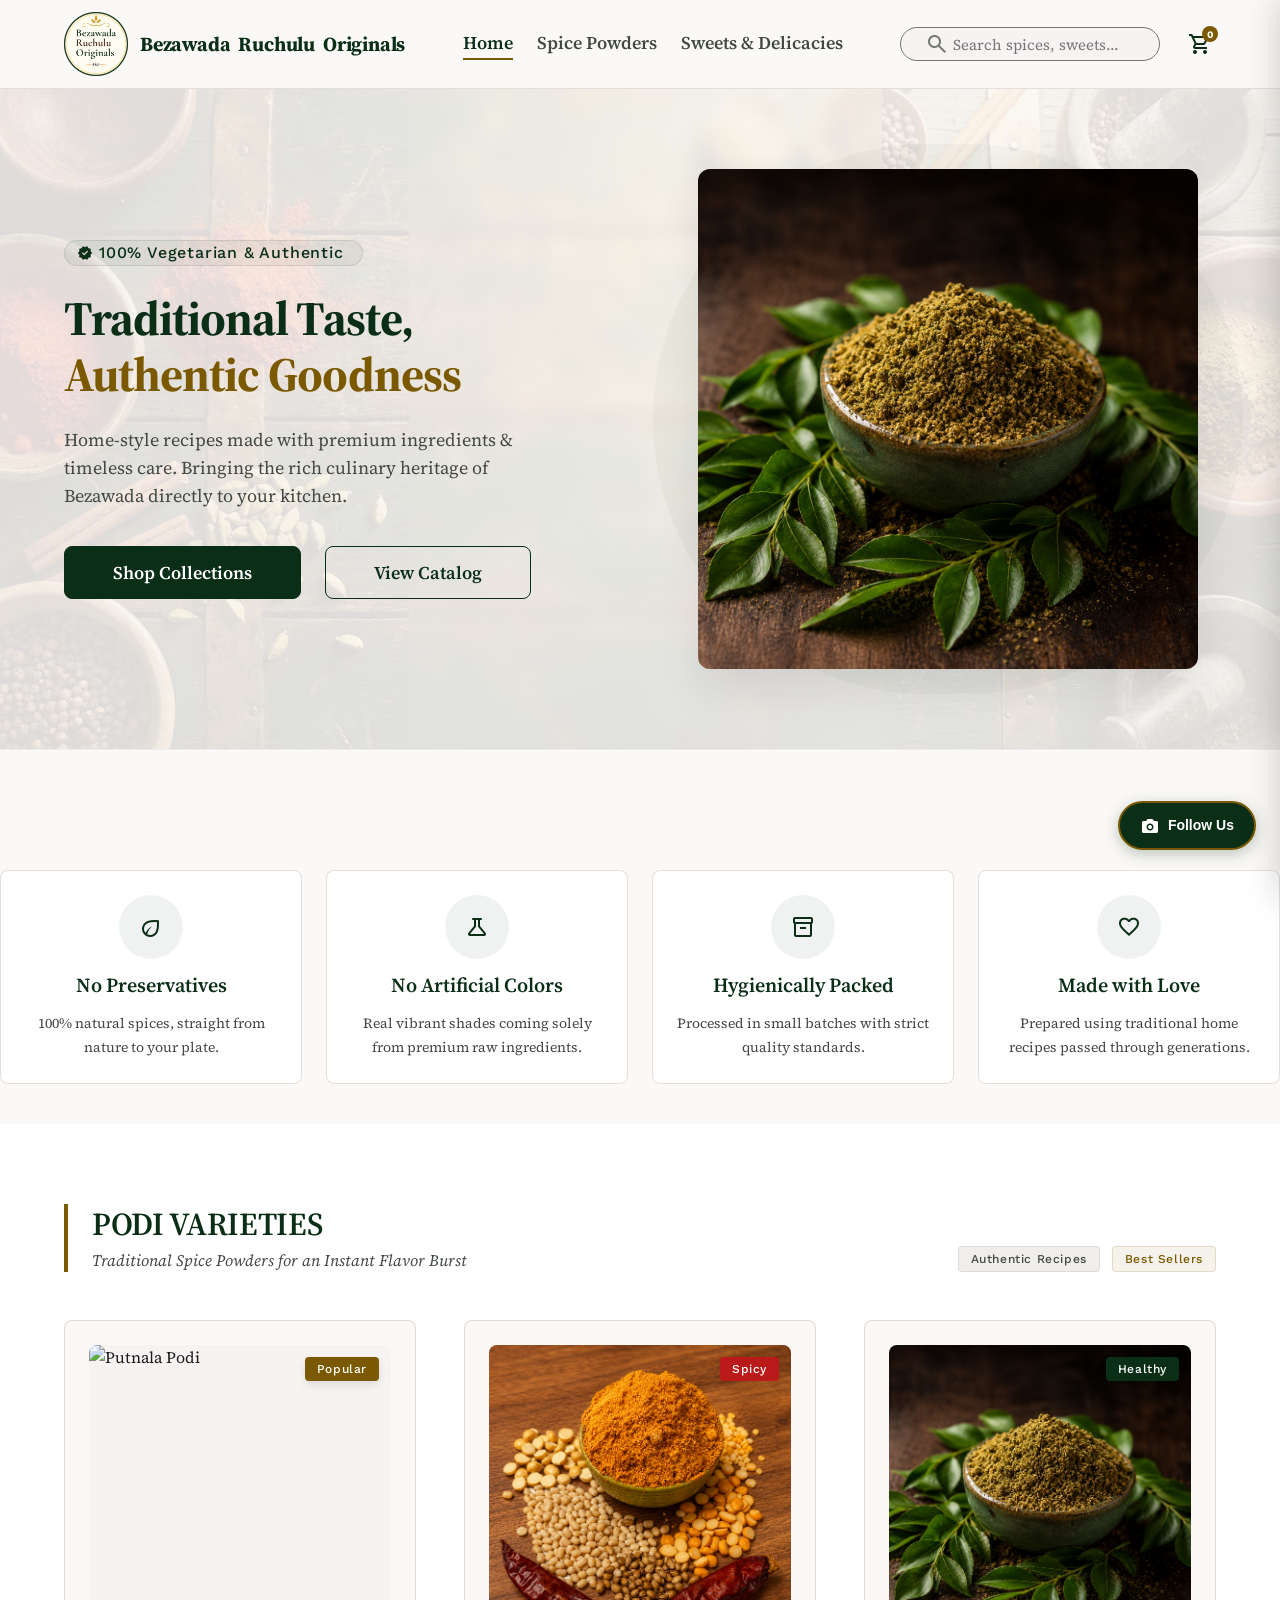
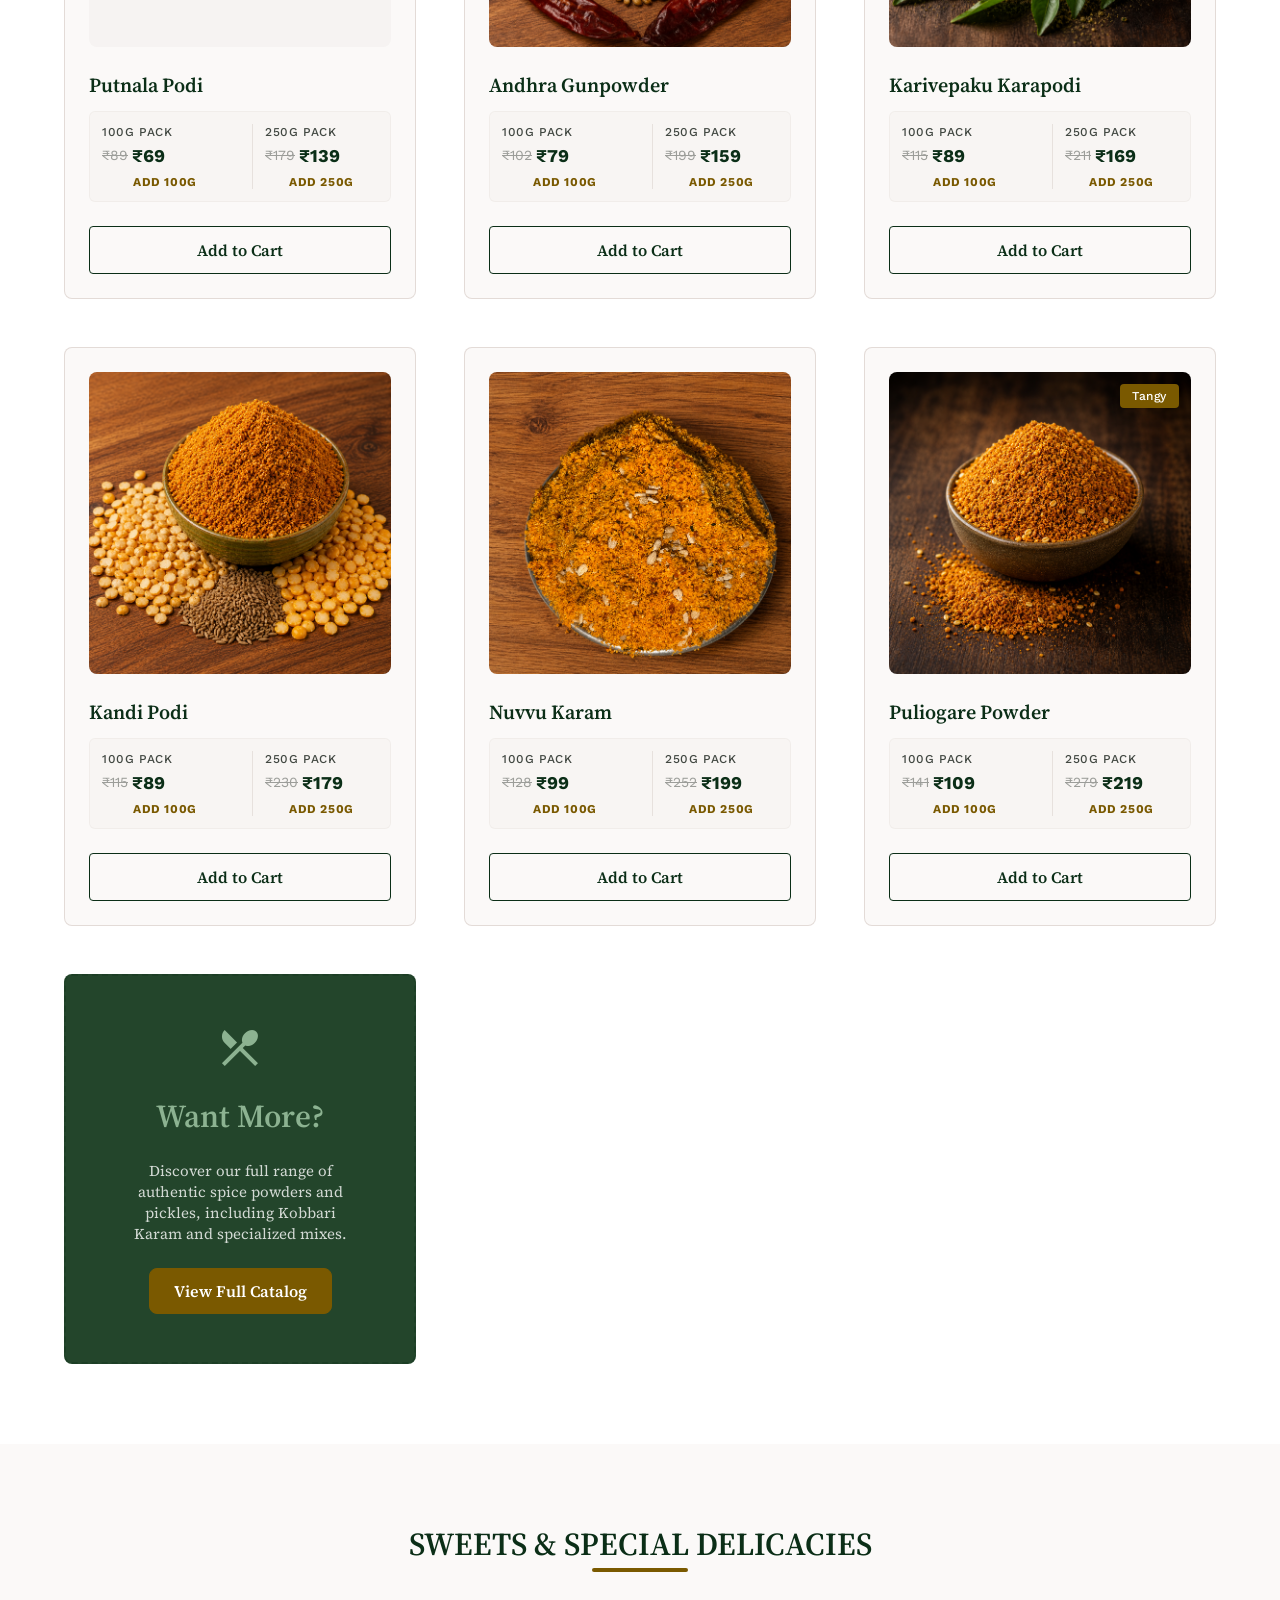
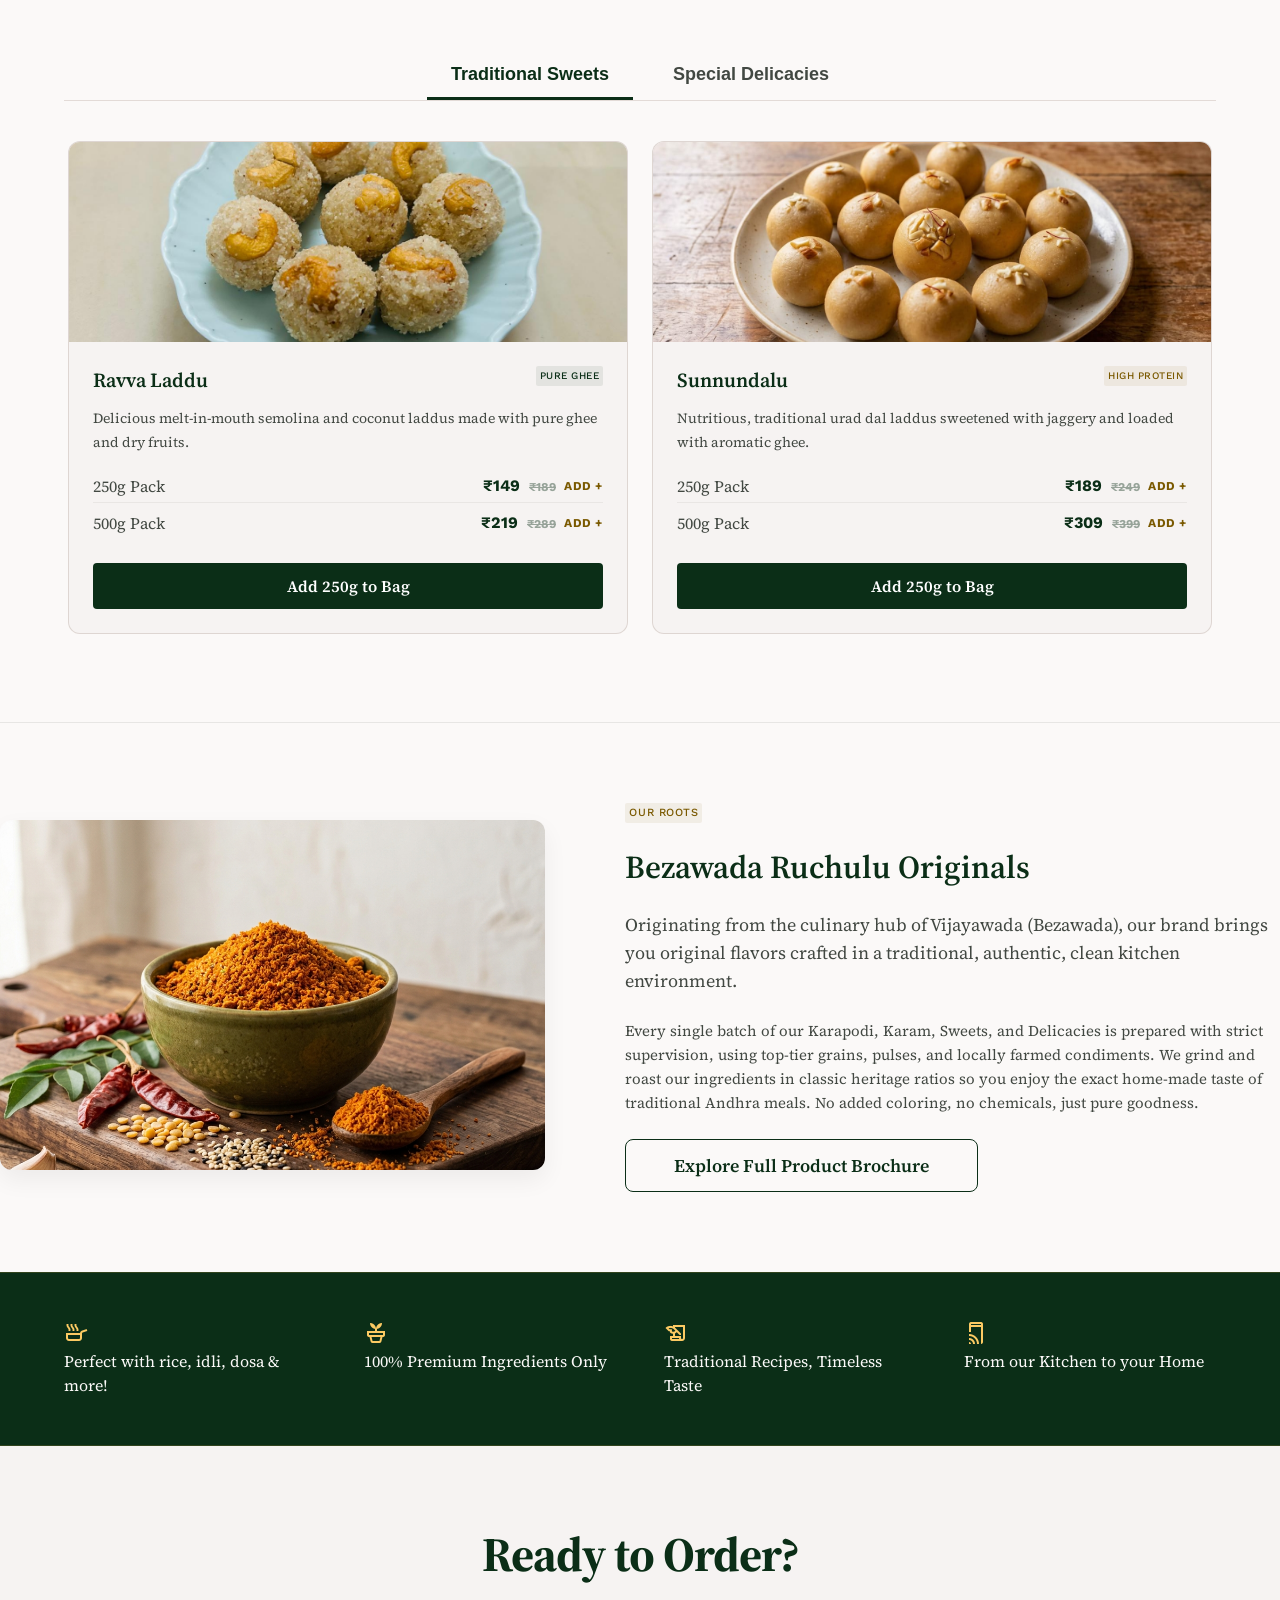
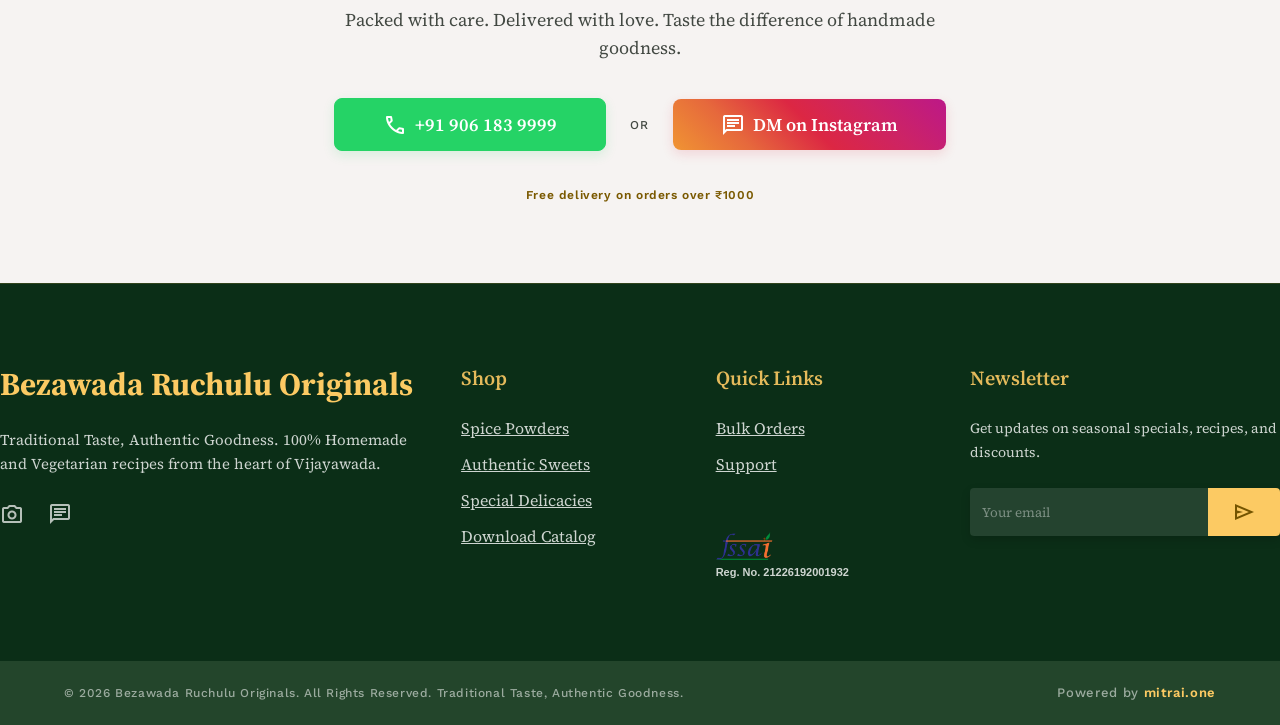
==== commit 6f3675bf: "fssai updated" ====
--- a/index.html
+++ b/index.html
@@ -376,7 +376,7 @@
 
         <div class="carousel-viewport">
           <div class="carousel-track" id="sweetsCarouselTrack">
-            
+
             <!-- Slide 1: Sweets -->
             <div class="carousel-slide">
               <div class="sweets-slide-content">
@@ -390,7 +390,8 @@
                       <h3 class="font-title-md sweet-name">Ravva Laddu</h3>
                       <span class="font-label-sm tag-label">Pure Ghee</span>
                     </div>
-                    <p class="font-body-md" style="color: var(--color-on-surface-variant); font-size: 14px;">Delicious melt-in-mouth semolina and coconut laddus made with pure ghee and dry fruits.</p>
+                    <p class="font-body-md" style="color: var(--color-on-surface-variant); font-size: 14px;">Delicious
+                      melt-in-mouth semolina and coconut laddus made with pure ghee and dry fruits.</p>
                     <div class="sweet-prices">
                       <div class="sweet-price-row">
                         <span class="font-body-md sweet-price-label">250g Pack</span>
@@ -411,8 +412,9 @@
                         </div>
                       </div>
                     </div>
-                    <button class="btn-sweet-add add-to-cart-btn" data-id="sweet-ravva-250" data-name="Ravva Laddu (250g)"
-                      data-price="149" data-img="Assets/Ravva_Laddu.jpeg" data-weight="250g">Add 250g to Bag</button>
+                    <button class="btn-sweet-add add-to-cart-btn" data-id="sweet-ravva-250"
+                      data-name="Ravva Laddu (250g)" data-price="149" data-img="Assets/Ravva_Laddu.jpeg"
+                      data-weight="250g">Add 250g to Bag</button>
                   </div>
                 </div>
 
@@ -426,7 +428,8 @@
                       <h3 class="font-title-md sweet-name">Sunnundalu</h3>
                       <span class="font-label-sm tag-label tag-label-secondary">High Protein</span>
                     </div>
-                    <p class="font-body-md" style="color: var(--color-on-surface-variant); font-size: 14px;">Nutritious, traditional urad dal laddus sweetened with jaggery and loaded with aromatic ghee.</p>
+                    <p class="font-body-md" style="color: var(--color-on-surface-variant); font-size: 14px;">Nutritious,
+                      traditional urad dal laddus sweetened with jaggery and loaded with aromatic ghee.</p>
                     <div class="sweet-prices">
                       <div class="sweet-price-row">
                         <span class="font-body-md sweet-price-label">250g Pack</span>
@@ -454,7 +457,7 @@
                 </div>
               </div>
             </div>
-            
+
             <!-- Slide 2: Special Delicacies -->
             <div class="carousel-slide">
               <div class="sweets-slide-content">
@@ -468,7 +471,9 @@
                       <h3 class="font-title-md sweet-name">Coco Bliss</h3>
                       <span class="font-label-sm tag-label">Coconut Cream</span>
                     </div>
-                    <p class="font-body-md" style="color: var(--color-on-surface-variant); font-size: 14px;">A premium transparent milk pudding dessert prepared with fresh coconut cream. Mildly sweet and extremely cooling.</p>
+                    <p class="font-body-md" style="color: var(--color-on-surface-variant); font-size: 14px;">A premium
+                      transparent milk pudding dessert prepared with fresh coconut cream. Mildly sweet and extremely
+                      cooling.</p>
                     <div class="sweet-prices">
                       <div class="sweet-price-row">
                         <span class="font-body-md sweet-price-label">100g Pack</span>
@@ -480,8 +485,9 @@
                         </div>
                       </div>
                     </div>
-                    <button class="btn-sweet-add add-to-cart-btn" data-id="delicacy-cocobliss" data-name="Coco Bliss (100g)"
-                      data-price="79" data-img="Assets/cocoBliss.jpeg" data-weight="100g">Add 100g to Bag</button>
+                    <button class="btn-sweet-add add-to-cart-btn" data-id="delicacy-cocobliss"
+                      data-name="Coco Bliss (100g)" data-price="79" data-img="Assets/cocoBliss.jpeg"
+                      data-weight="100g">Add 100g to Bag</button>
                   </div>
                 </div>
 
@@ -495,15 +501,17 @@
                       <h3 class="font-title-md sweet-name">Junnu</h3>
                       <span class="font-label-sm tag-label tag-label-secondary">Colostrum Milk</span>
                     </div>
-                    <p class="font-body-md" style="color: var(--color-on-surface-variant); font-size: 14px;">Steamed milk pudding made with premium colostrum milk, sweetened with organic jaggery, black pepper, and cardamom.</p>
+                    <p class="font-body-md" style="color: var(--color-on-surface-variant); font-size: 14px;">Steamed
+                      milk pudding made with premium colostrum milk, sweetened with organic jaggery, black pepper, and
+                      cardamom.</p>
                     <div class="sweet-prices">
                       <div class="sweet-price-row">
                         <span class="font-body-md sweet-price-label">100g Pack</span>
                         <div style="display: flex; align-items: center; gap: 8px;">
                           <span class="sweet-price-value">₹99 <span>₹120</span></span>
                           <button class="delicacy-add-btn add-to-cart-quick" data-id="delicacy-junnu-100"
-                            data-name="Junnu (100g)" data-price="99" data-img="Assets/Junnu.png"
-                            data-weight="100g" style="margin-top: 0;">Add +</button>
+                            data-name="Junnu (100g)" data-price="99" data-img="Assets/Junnu.png" data-weight="100g"
+                            style="margin-top: 0;">Add +</button>
                         </div>
                       </div>
                       <div class="sweet-price-row">
@@ -511,8 +519,8 @@
                         <div style="display: flex; align-items: center; gap: 8px;">
                           <span class="sweet-price-value">₹499 <span>₹600</span></span>
                           <button class="delicacy-add-btn add-to-cart-quick" data-id="delicacy-junnu-500"
-                            data-name="Junnu (500g)" data-price="499" data-img="Assets/Junnu.png"
-                            data-weight="500g" style="margin-top: 0;">Add +</button>
+                            data-name="Junnu (500g)" data-price="499" data-img="Assets/Junnu.png" data-weight="500g"
+                            style="margin-top: 0;">Add +</button>
                         </div>
                       </div>
                     </div>
@@ -523,7 +531,7 @@
 
               </div>
             </div>
-            
+
           </div>
         </div>
       </div>
@@ -634,10 +642,17 @@
 
       <div class="footer-col">
         <h4 class="font-title-md">Quick Links</h4>
-        <ul class="footer-links">
+        <ul class="footer-links" style="margin-bottom: 16px;">
           <li class="footer-link-item"><a href="https://wa.me/919061839999">Bulk Orders</a></li>
           <li class="footer-link-item"><a href="https://wa.me/919061839999">Support</a></li>
         </ul>
+        <div class="fssai-badge-container"
+          style="display: flex; flex-direction: column; gap: 4px; align-items: flex-start; margin-top: 16px;">
+          <img src="Assets/fssai-logo.png" alt="FSSAI Logo" style="height: 28px; width: auto; object-fit: contain;">
+          <span
+            style="font-size: 11px; font-weight: 600; opacity: 0.8; color: white; font-family: 'Outfit', sans-serif;">Reg.
+            No. 21226192001932</span>
+        </div>
       </div>
 
       <div class="footer-col">
@@ -696,7 +711,8 @@
 
 
   <!-- Floating Instagram Button -->
-  <a href="https://instagram.com/bezawadaruchulu.originals" target="_blank" rel="noopener" class="floating-insta-btn" aria-label="Follow us on Instagram">
+  <a href="https://instagram.com/bezawadaruchulu.originals" target="_blank" rel="noopener" class="floating-insta-btn"
+    aria-label="Follow us on Instagram">
     <span class="material-symbols-outlined icon-filled">camera_alt</span>
     <span class="floating-insta-text">Follow Us</span>
   </a>
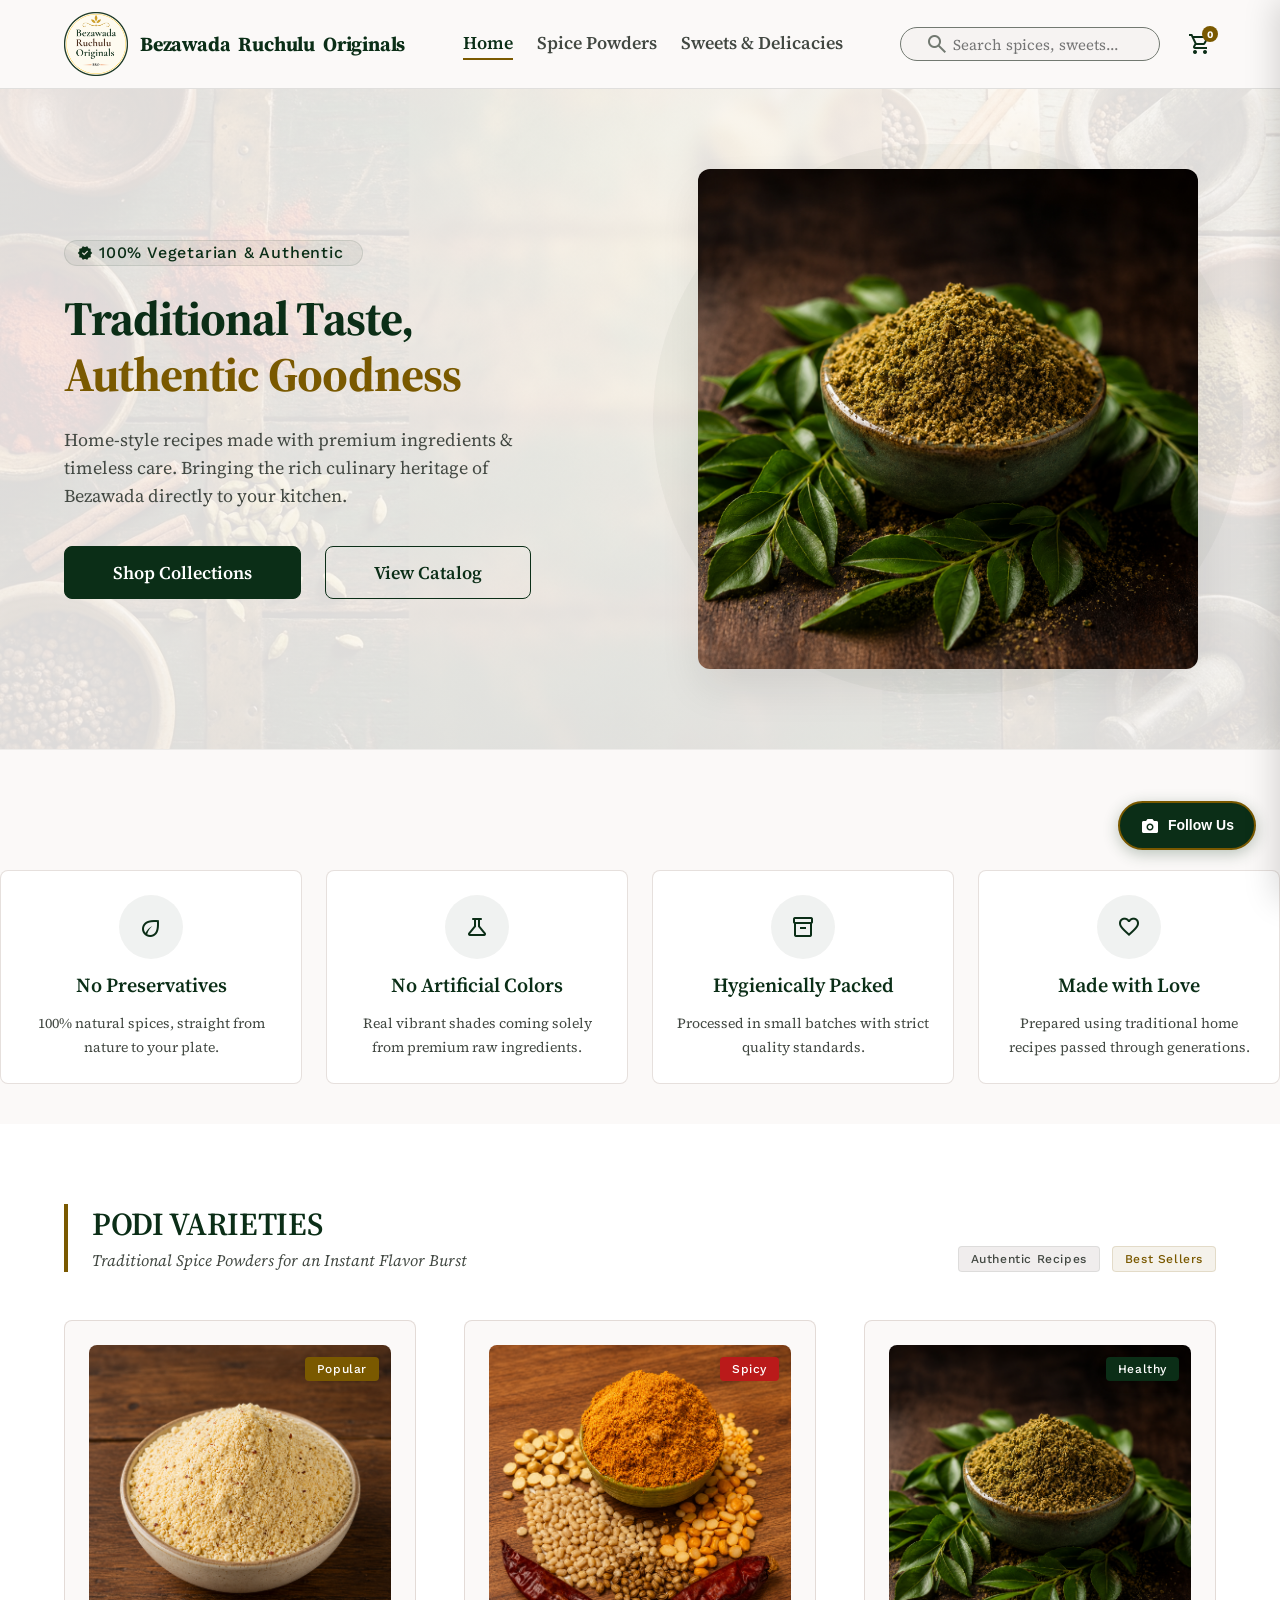
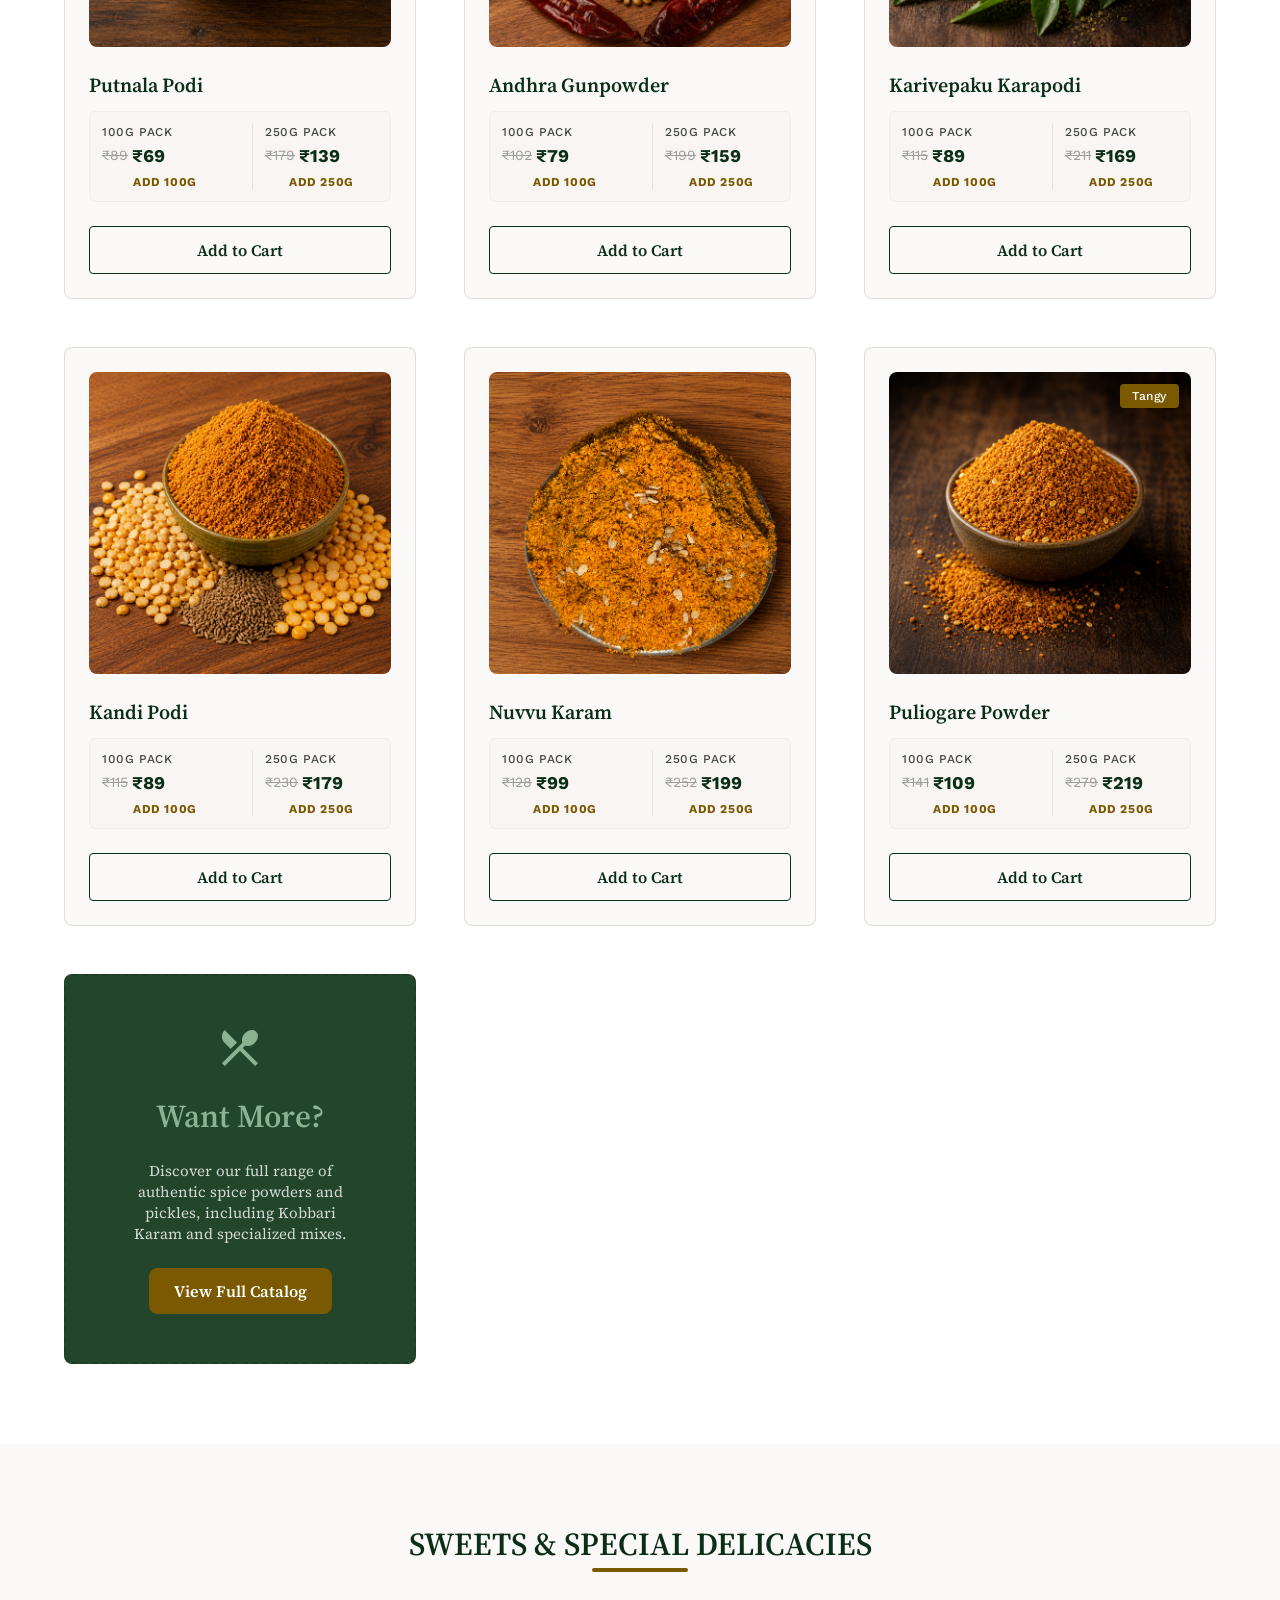
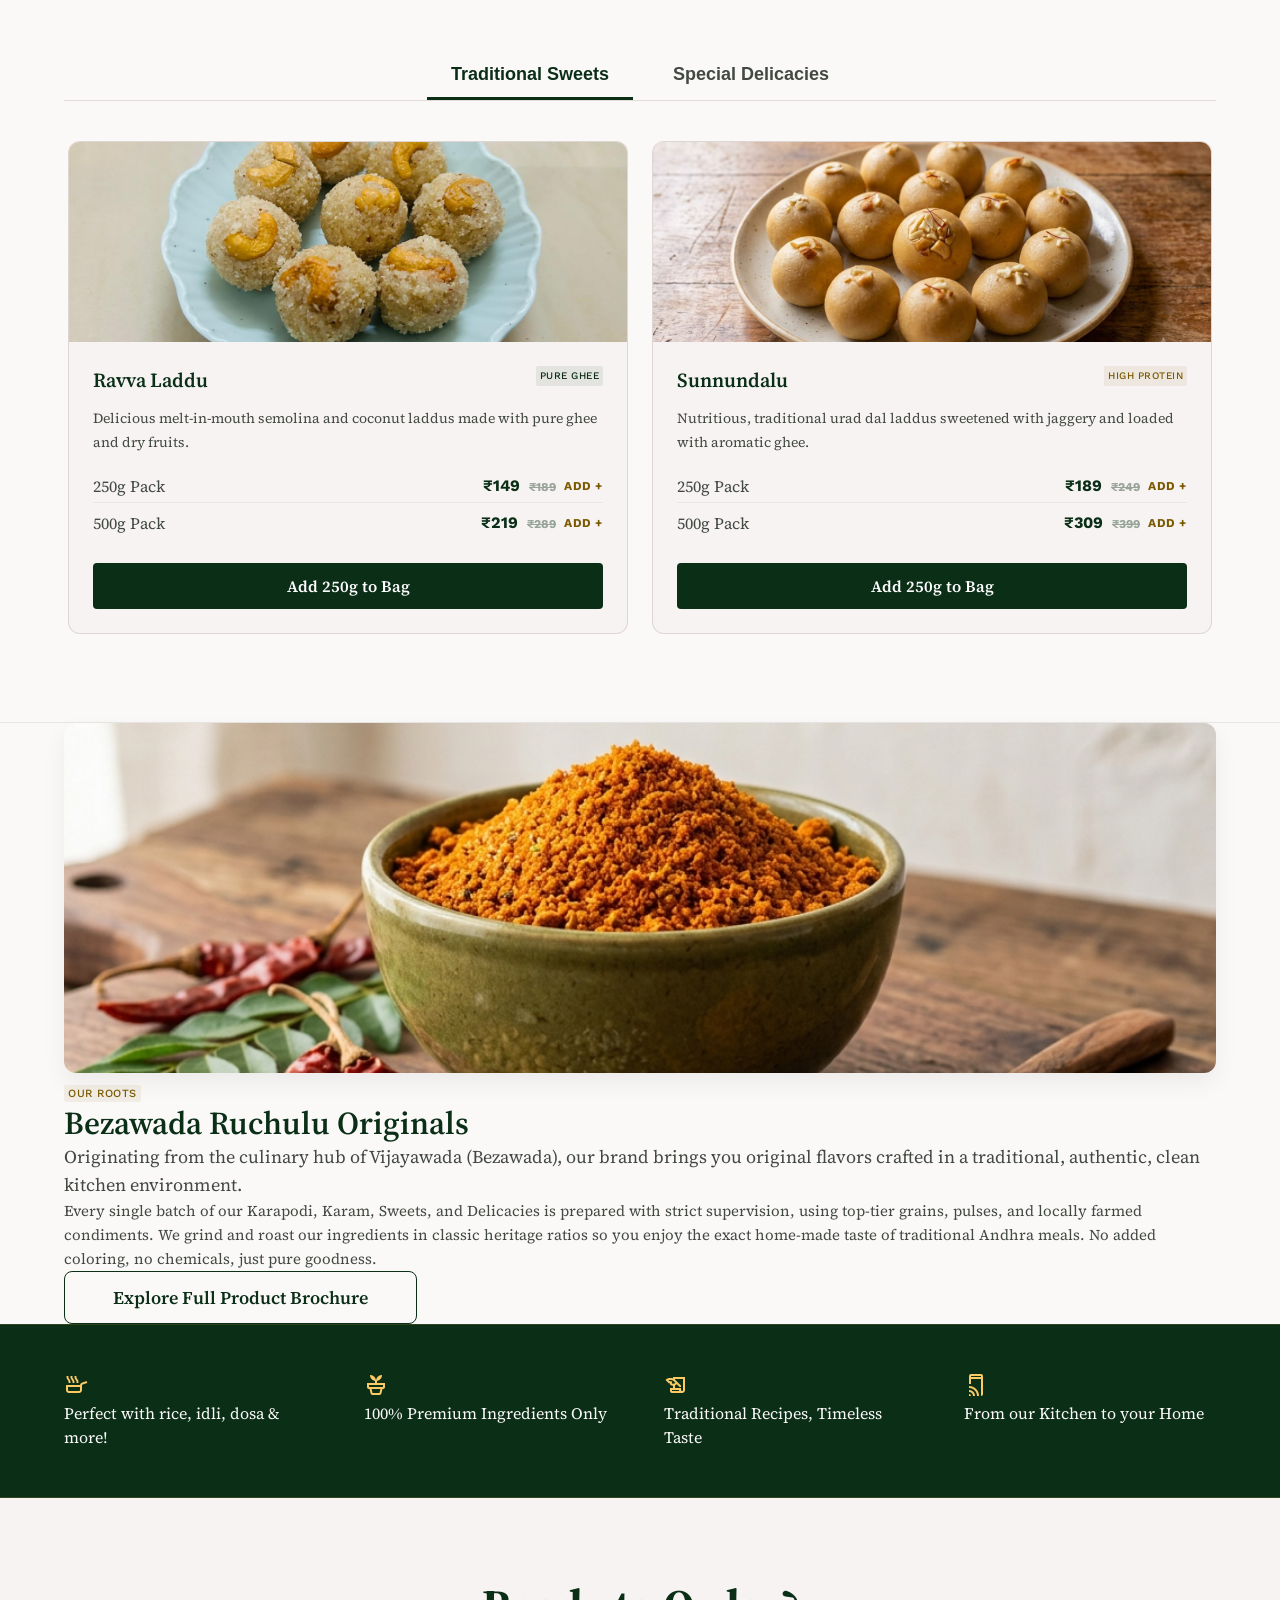
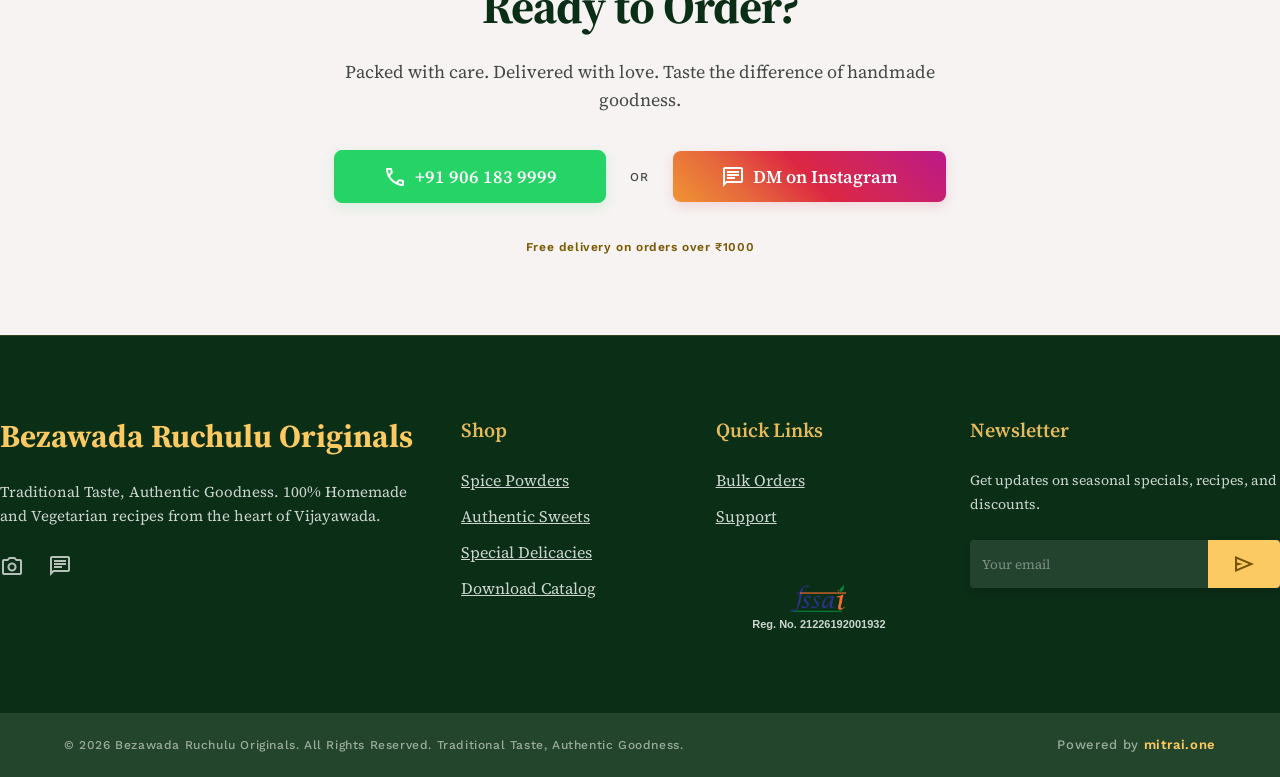
==== commit ea213eef: "Update index.html" ====
--- a/index.html
+++ b/index.html
@@ -67,10 +67,10 @@
             <span class="material-symbols-outlined icon-filled">verified</span>
             <span class="font-label-sm uppercase">100% Vegetarian &amp; Authentic</span>
           </div>
-          <h2 class="font-display-lg hero-title">
+          <h1 class="font-display-lg hero-title">
             Traditional Taste,<br>
             <span>Authentic Goodness</span>
-          </h2>
+          </h1>
           <p class="font-body-lg hero-desc">
             Home-style recipes made with premium ingredients &amp; timeless care. Bringing the rich culinary heritage of
             Bezawada directly to your kitchen.
@@ -538,13 +538,13 @@
     </section>
 
     <!-- About Section / Our Story -->
-    <section class="container-max" id="about" style="padding: 80px 0; border-top: 1px solid rgba(114, 121, 113, 0.15);">
-      <div style="display: grid; grid-template-columns: 1fr 1.2fr; gap: var(--spacing-xl); align-items: center;">
-        <div>
+    <section class="container-max about-section" id="about" style="border-top: 1px solid rgba(114, 121, 113, 0.15);">
+      <div class="about-grid">
+        <div class="about-image-wrapper">
           <img alt="Preparing authentic spice powders" src="Assets/our_story_spice.png"
             style="width: 100%; border-radius: var(--border-radius-xl); box-shadow: 0 10px 25px rgba(0,0,0,0.06); object-fit: cover; height: 350px;">
         </div>
-        <div style="display: flex; flex-direction: column; gap: var(--spacing-md); align-items: flex-start;">
+        <div class="about-content">
           <span class="font-label-sm tag-label tag-label-secondary" style="font-size: 11px;">Our Roots</span>
           <h2 class="font-headline-lg" style="color: var(--color-primary);">Bezawada Ruchulu Originals</h2>
           <p class="font-body-lg" style="color: var(--color-on-surface-variant);">
@@ -647,7 +647,7 @@
           <li class="footer-link-item"><a href="https://wa.me/919061839999">Support</a></li>
         </ul>
         <div class="fssai-badge-container"
-          style="display: flex; flex-direction: column; gap: 4px; align-items: flex-start; margin-top: 16px;">
+          style="display: flex; flex-direction: column; gap: 4px; align-items: center; text-align: center; margin-top: 16px;">
           <img src="Assets/fssai-logo.png" alt="FSSAI Logo" style="height: 28px; width: auto; object-fit: contain;">
           <span
             style="font-size: 11px; font-weight: 600; opacity: 0.8; color: white; font-family: 'Outfit', sans-serif;">Reg.
@@ -721,4 +721,4 @@
   <script src="script.js"></script>
 </body>
 
-</html>+</html>
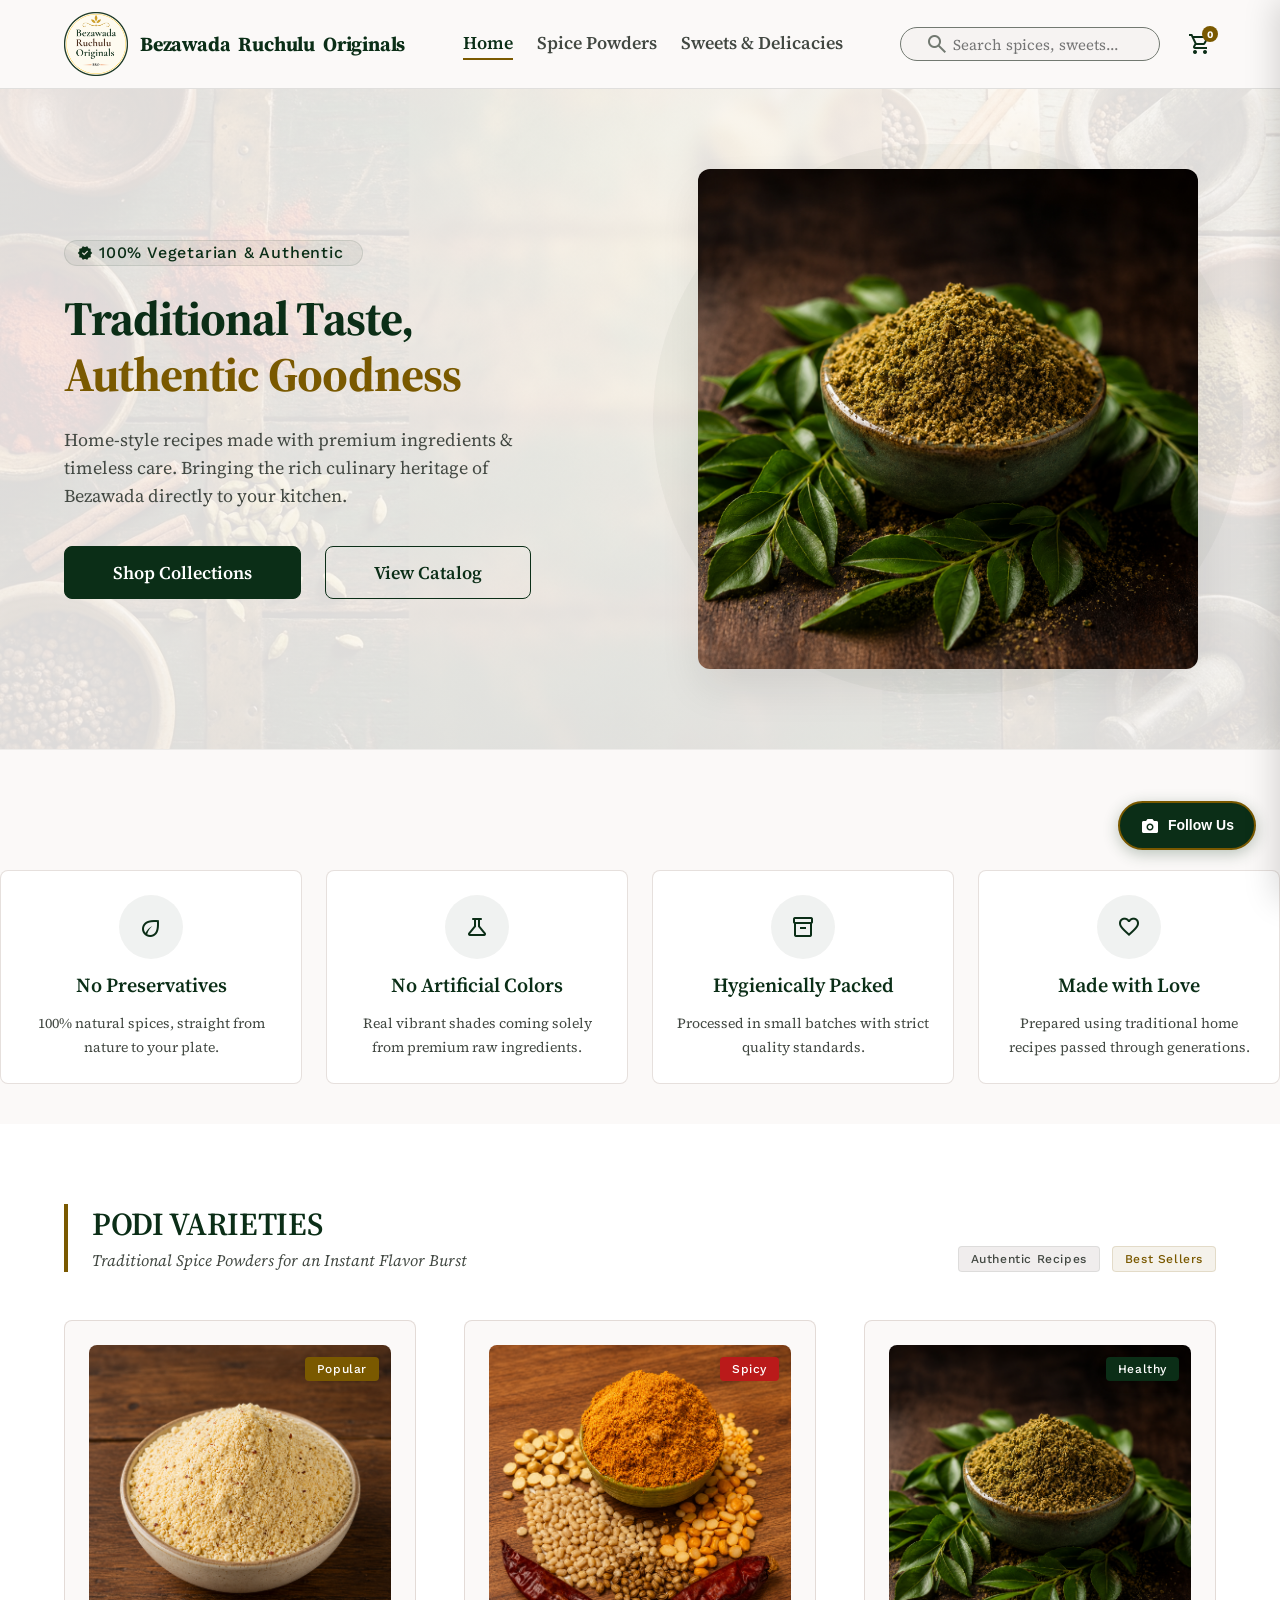
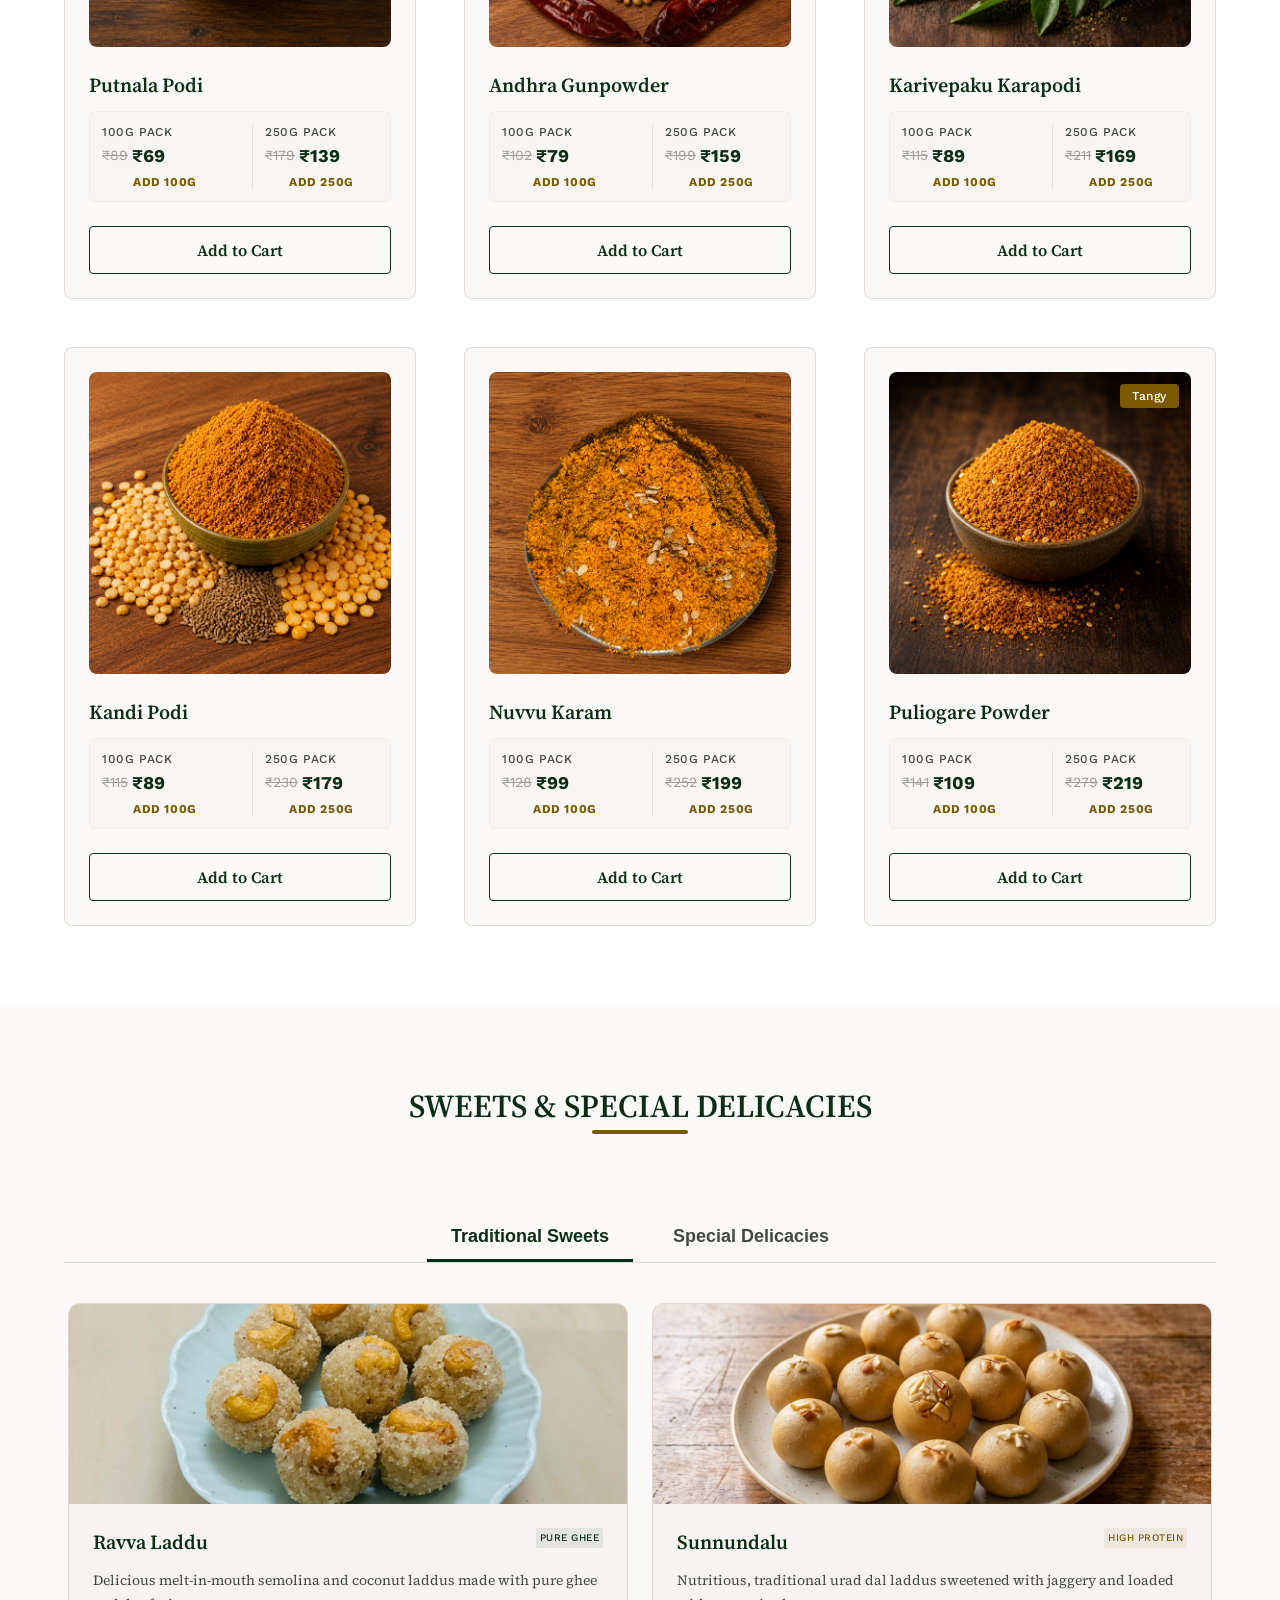
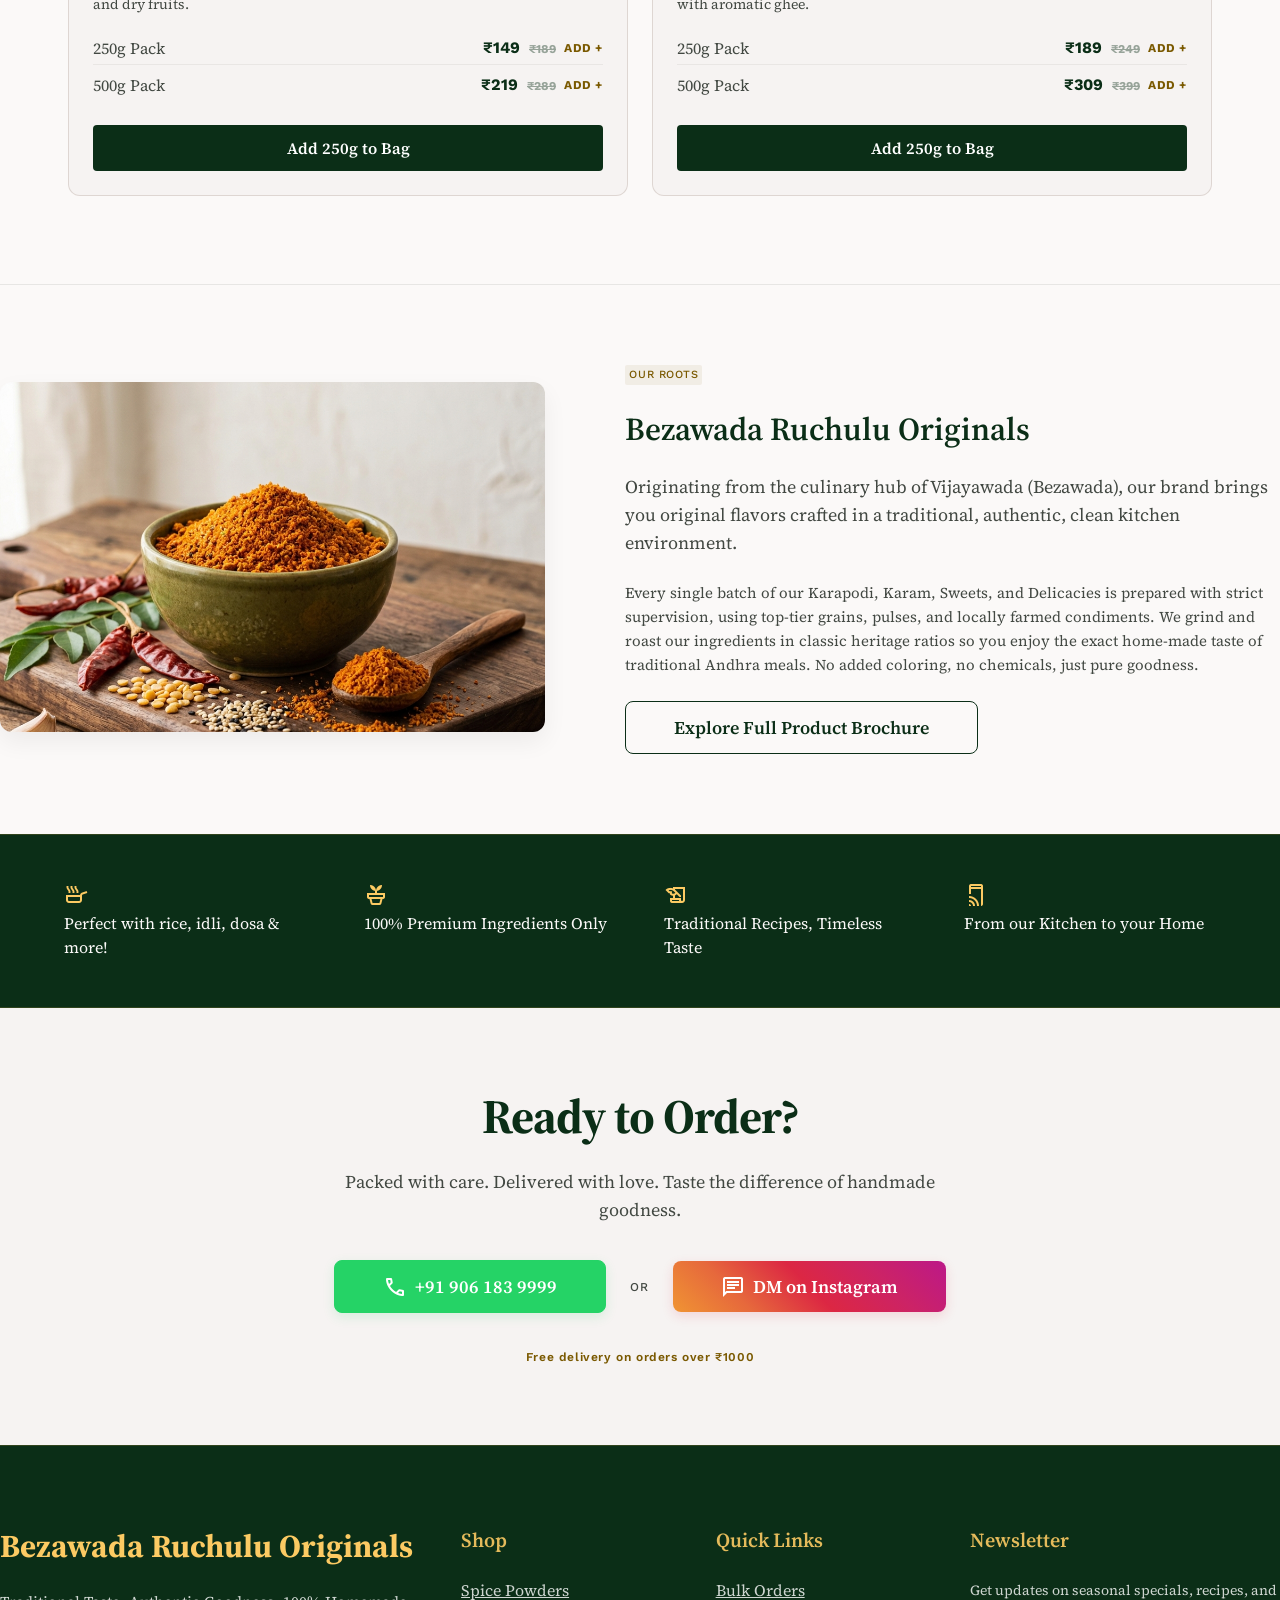
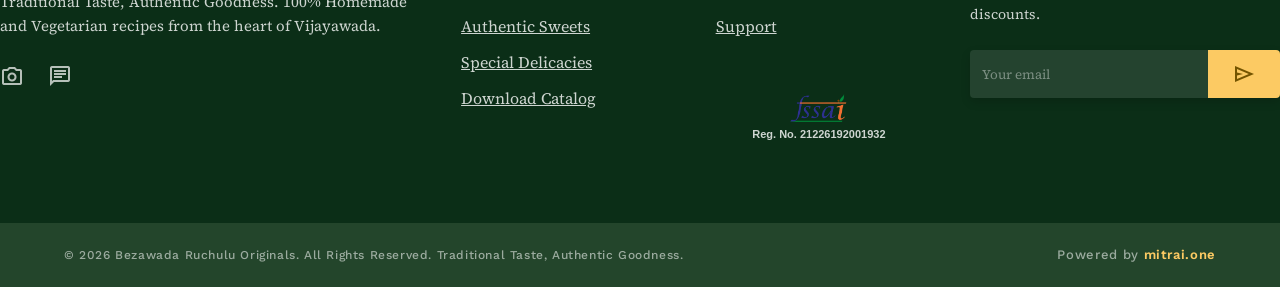
==== commit c6329428: "Update index.html - commented Want more section" ====
--- a/index.html
+++ b/index.html
@@ -348,14 +348,14 @@
           </div>
 
           <!-- Catalog CTA Card -->
-          <div class="cta-card">
+          <!-- <div class="cta-card">
             <span class="material-symbols-outlined cta-card-icon">restaurant_menu</span>
             <h4 class="font-headline-lg cta-card-title">Want More?</h4>
             <p class="cta-card-desc">Discover our full range of authentic spice powders and pickles, including Kobbari
               Karam and specialized mixes.</p>
             <a class="btn btn-accent" href="catalog.html"
               style="padding: 10px 24px; font-size: 16px; text-decoration: none;">View Full Catalog</a>
-          </div>
+          </div> -->
 
         </div>
       </div>
--- a/styles.css
+++ b/styles.css
@@ -1734,8 +1734,9 @@
   }
 
   .newsletter-form {
-    max-width: 320px;
-    margin: 0 auto;
+    width: 100%;
+    max-width: 100%;
+    margin: 0;
   }
 
   .cart-drawer {
@@ -1951,4 +1952,43 @@
   .floating-insta-text {
     display: none;
   }
-}+}
+
+/* About / Our Story Section */
+.about-section {
+  padding: 80px 0;
+}
+
+.about-grid {
+  display: grid;
+  grid-template-columns: 1fr 1.2fr;
+  gap: var(--spacing-xl);
+  align-items: center;
+}
+
+.about-image-wrapper {
+  display: block;
+}
+
+.about-content {
+  display: flex;
+  flex-direction: column;
+  gap: var(--spacing-md);
+  align-items: flex-start;
+}
+
+@media (max-width: 768px) {
+  .about-section {
+    padding: 40px 0;
+  }
+  
+  .about-grid {
+    grid-template-columns: 1fr;
+    gap: var(--spacing-md);
+  }
+  
+  /* Hides the image in our story section on mobile view */
+  .about-image-wrapper {
+    display: none;
+  }
+}
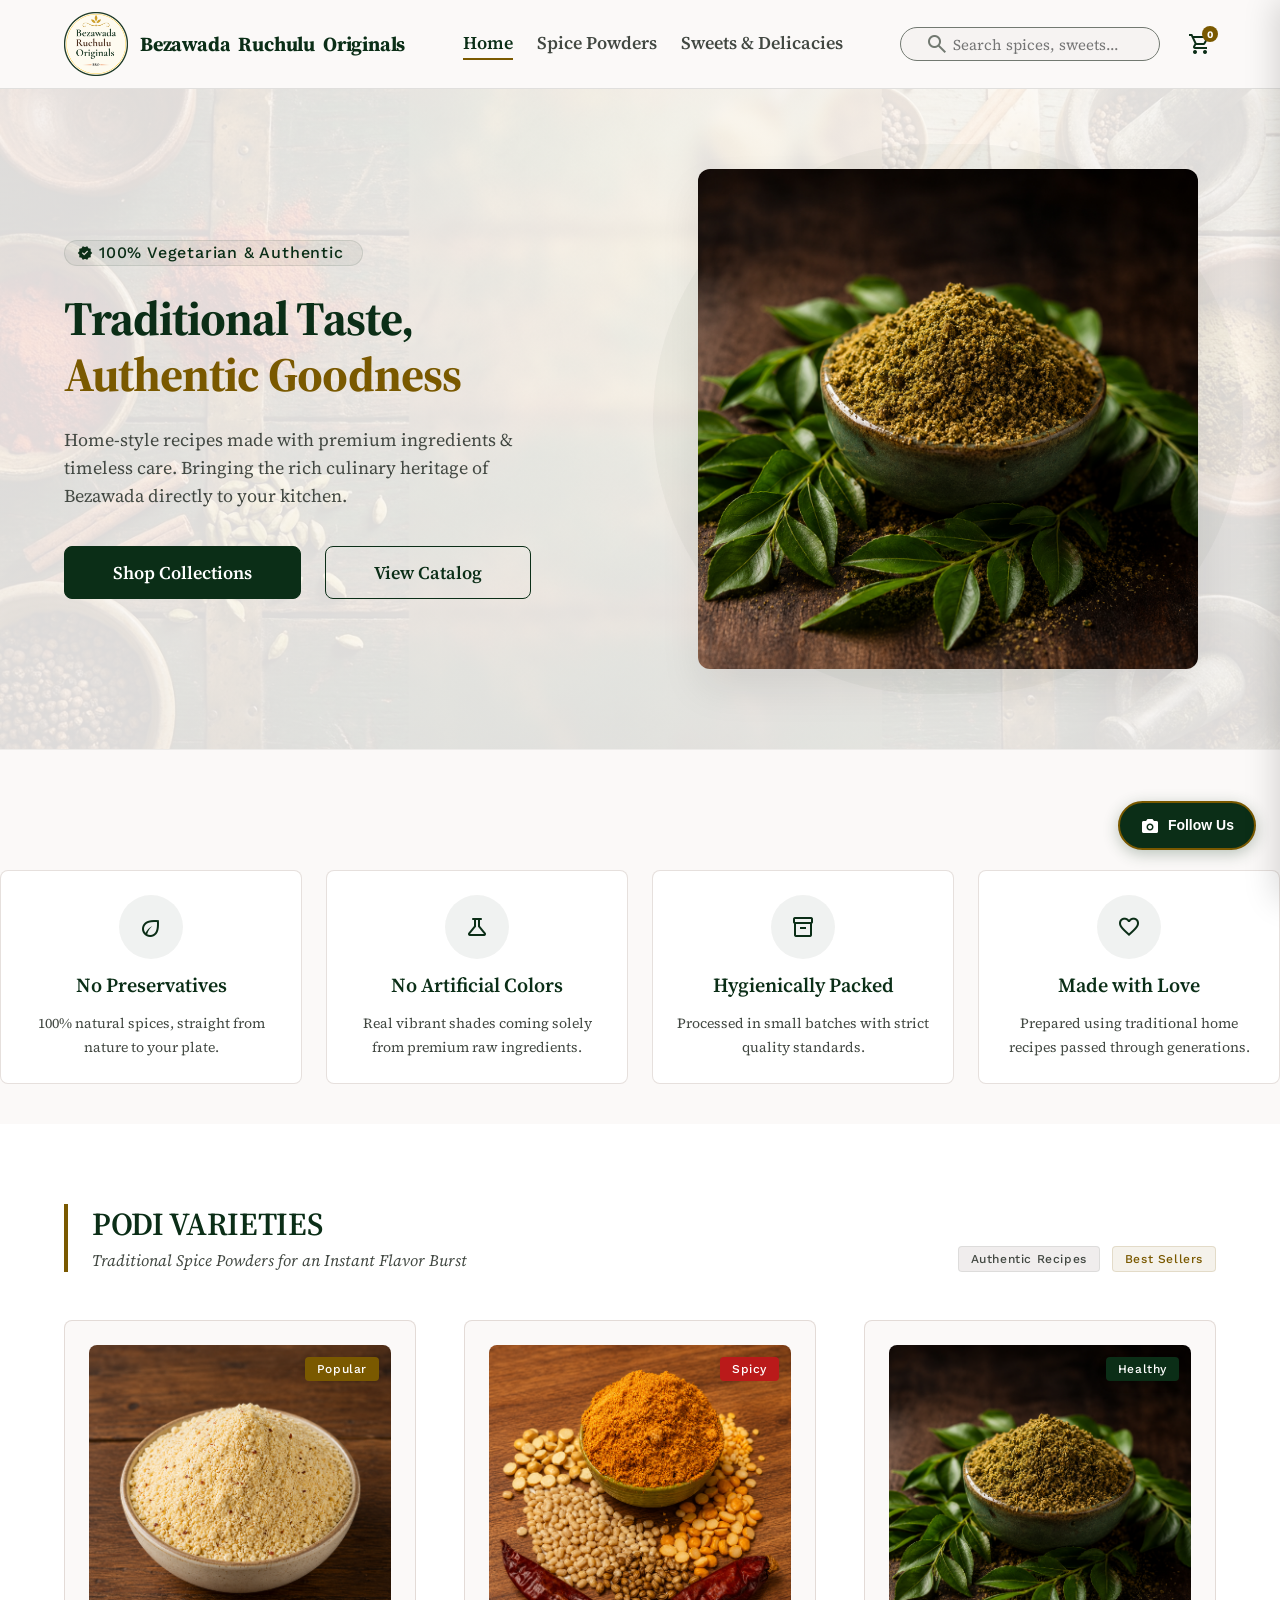
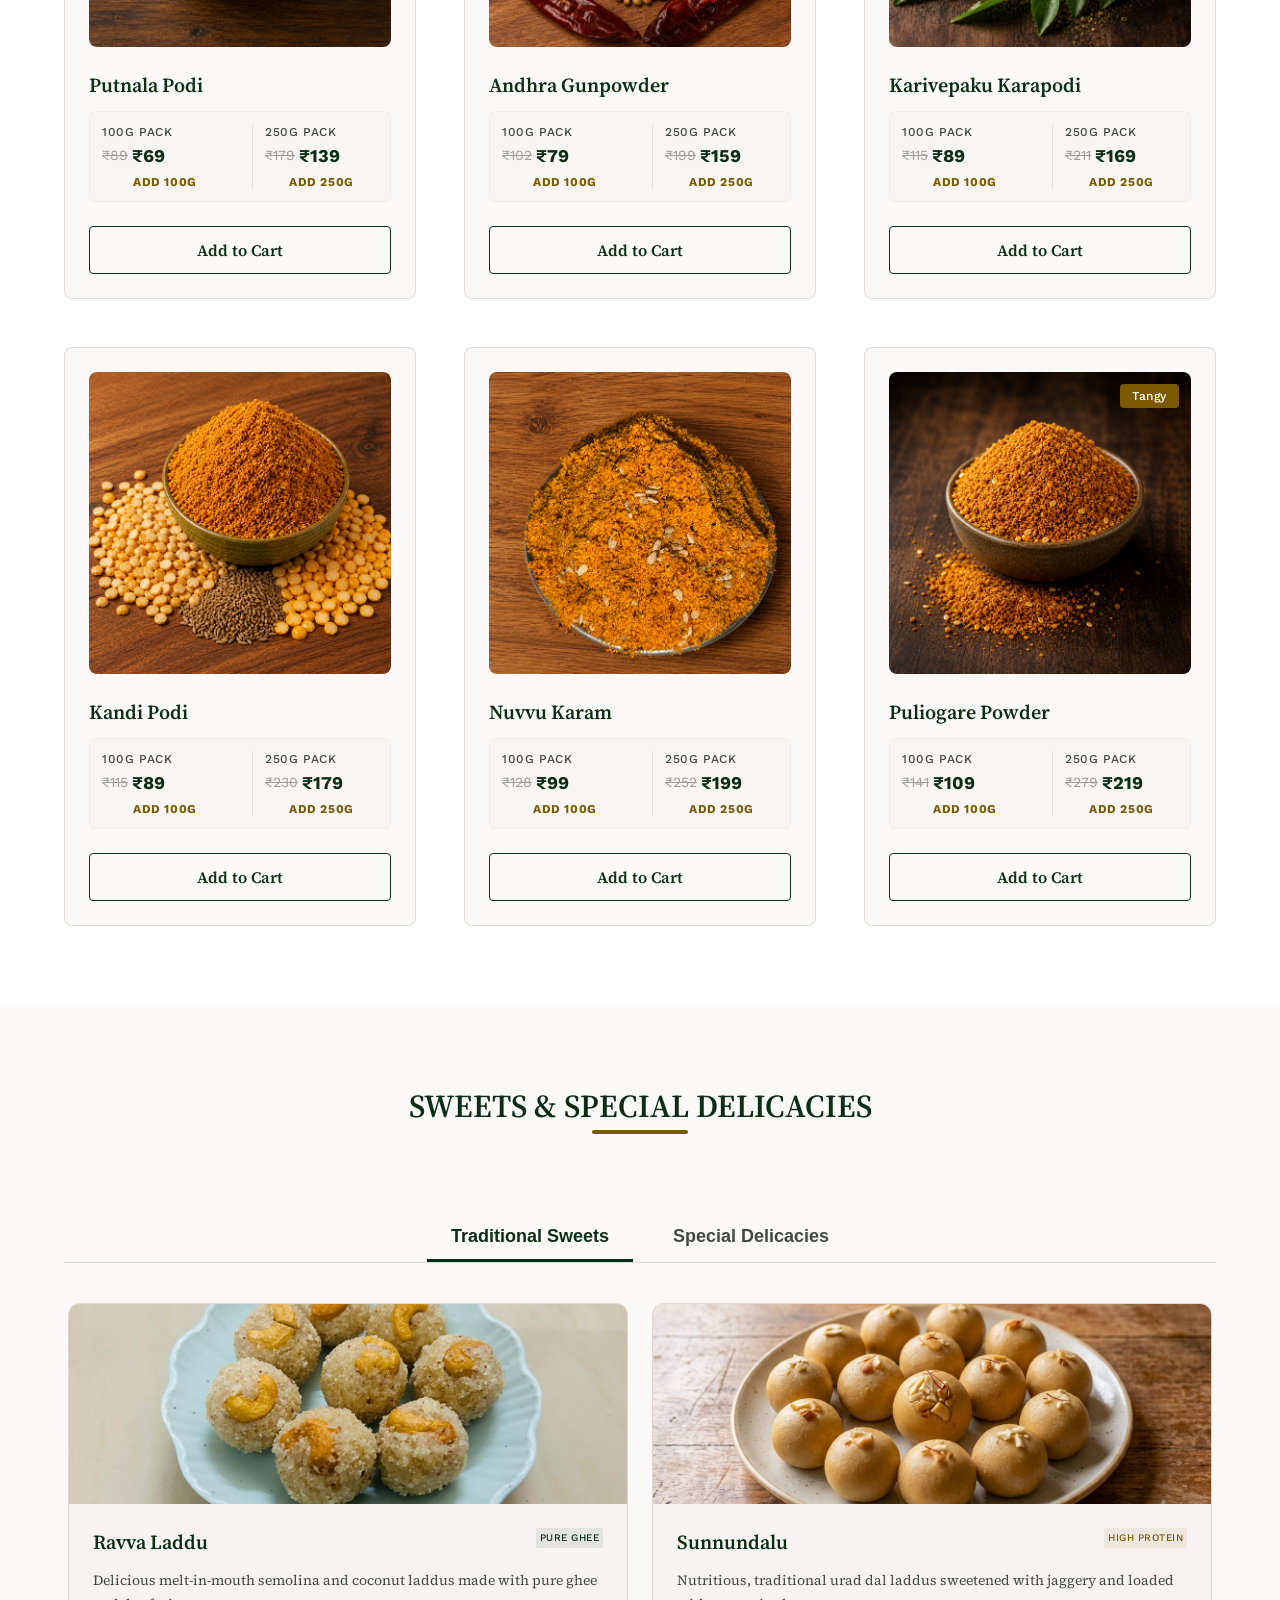
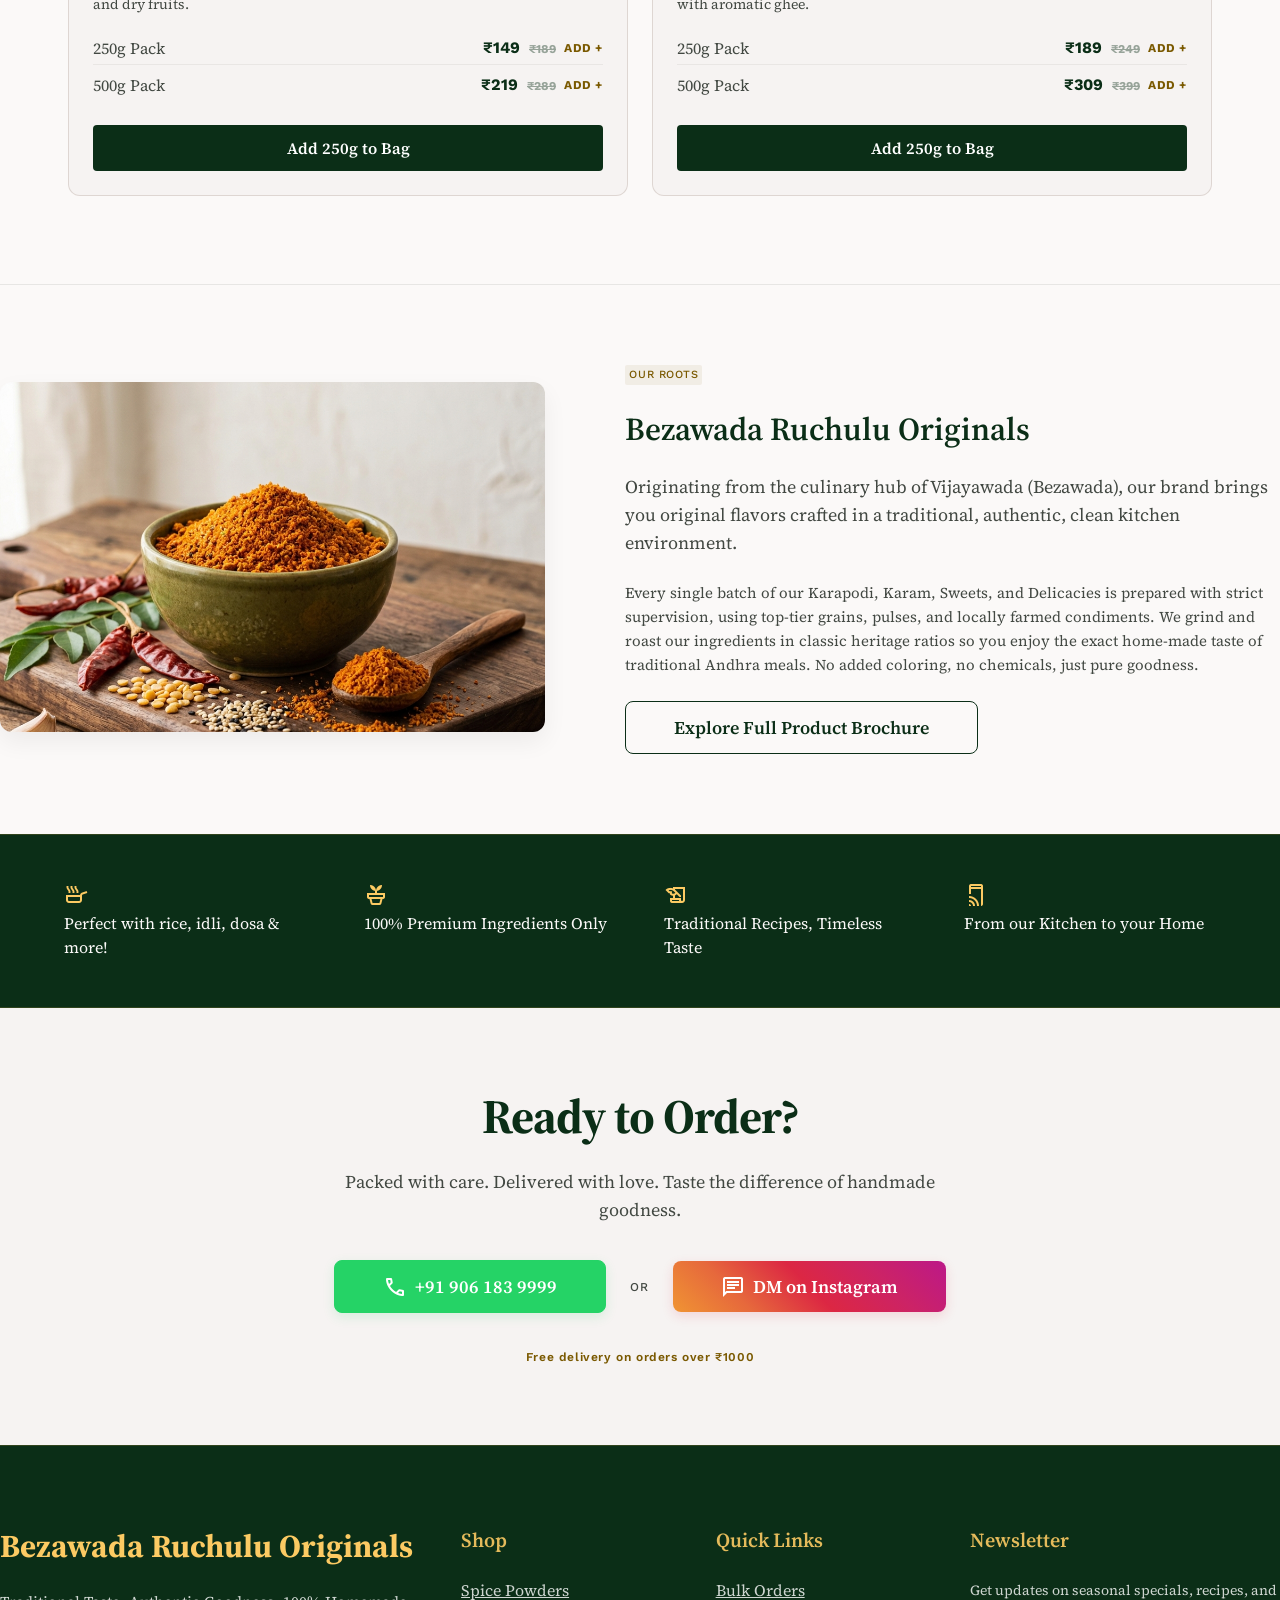
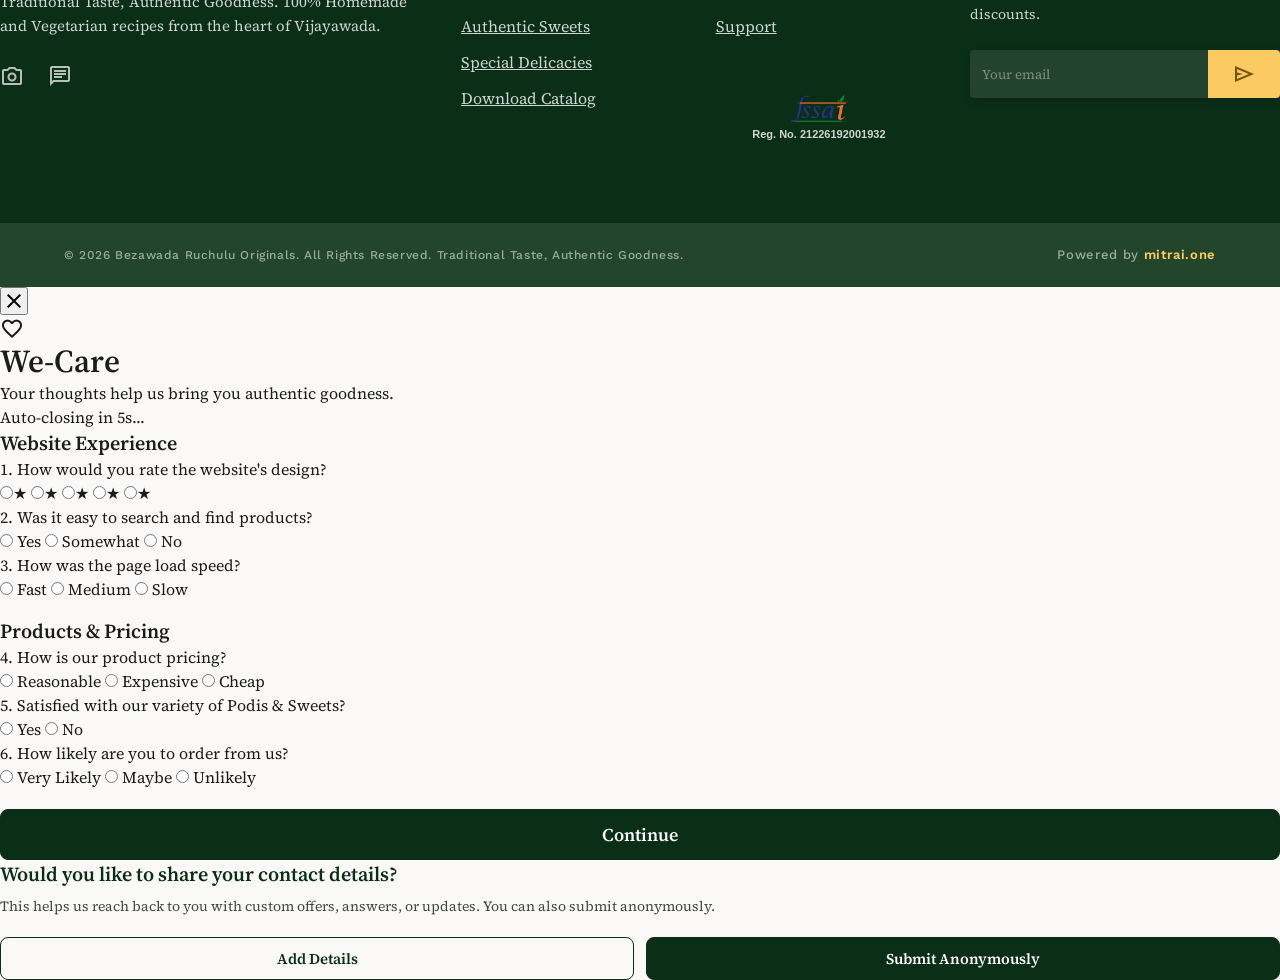
==== commit e81fc671: "Feedback implemented" ====
--- a/index.html
+++ b/index.html
@@ -717,6 +717,143 @@
     <span class="floating-insta-text">Follow Us</span>
   </a>
 
+  <!-- Exit Intent "We-Care" Feedback Popup -->
+  <div class="feedback-overlay" id="feedbackOverlay">
+    <div class="feedback-modal" id="feedbackModal">
+      <button class="feedback-close-btn" id="feedbackCloseBtn" aria-label="Close Feedback Modal">
+        <span class="material-symbols-outlined">close</span>
+      </button>
+
+      <div class="feedback-header">
+        <span class="material-symbols-outlined feedback-heart-icon">favorite</span>
+        <h3 class="font-headline-lg feedback-title">We-Care</h3>
+        <p class="font-body-md feedback-subtitle">Your thoughts help us bring you authentic goodness.</p>
+      </div>
+
+      <!-- Auto-close progress countdown -->
+      <div class="feedback-progress-container">
+        <div class="feedback-progress-bar" id="feedbackProgressBar"></div>
+        <p class="feedback-timer-label" id="feedbackTimerLabel">Auto-closing in 5s...</p>
+      </div>
+
+      <form id="feedbackForm" class="feedback-form">
+        <!-- Step 1: Multiple Choice Questions -->
+        <div class="feedback-slide active" id="feedbackSlide1" data-step="1">
+          <!-- Category 1: Website Experience -->
+          <div class="feedback-group">
+            <h4 class="font-title-md feedback-group-title">Website Experience</h4>
+
+            <div class="question-row">
+              <span class="question-text">1. How would you rate the website's design?</span>
+              <div class="rating-stars">
+                <input type="radio" name="web_design" value="5" id="star5"><label for="star5">★</label>
+                <input type="radio" name="web_design" value="4" id="star4"><label for="star4">★</label>
+                <input type="radio" name="web_design" value="3" id="star3"><label for="star3">★</label>
+                <input type="radio" name="web_design" value="2" id="star2"><label for="star2">★</label>
+                <input type="radio" name="web_design" value="1" id="star1"><label for="star1">★</label>
+              </div>
+            </div>
+
+            <div class="question-row">
+              <span class="question-text">2. Was it easy to search and find products?</span>
+              <div class="radio-group">
+                <label><input type="radio" name="web_search" value="Yes" required> Yes</label>
+                <label><input type="radio" name="web_search" value="Somewhat"> Somewhat</label>
+                <label><input type="radio" name="web_search" value="No"> No</label>
+              </div>
+            </div>
+
+            <div class="question-row">
+              <span class="question-text">3. How was the page load speed?</span>
+              <div class="radio-group">
+                <label><input type="radio" name="web_speed" value="Fast" required> Fast</label>
+                <label><input type="radio" name="web_speed" value="Medium"> Medium</label>
+                <label><input type="radio" name="web_speed" value="Slow"> Slow</label>
+              </div>
+            </div>
+          </div>
+
+          <!-- Category 2: Products & Pricing -->
+          <div class="feedback-group" style="margin-top: 16px;">
+            <h4 class="font-title-md feedback-group-title">Products &amp; Pricing</h4>
+
+            <div class="question-row">
+              <span class="question-text">4. How is our product pricing?</span>
+              <div class="radio-group">
+                <label><input type="radio" name="prod_pricing" value="Reasonable" required> Reasonable</label>
+                <label><input type="radio" name="prod_pricing" value="Expensive"> Expensive</label>
+                <label><input type="radio" name="prod_pricing" value="Cheap"> Cheap</label>
+              </div>
+            </div>
+
+            <div class="question-row">
+              <span class="question-text">5. Satisfied with our variety of Podis &amp; Sweets?</span>
+              <div class="radio-group">
+                <label><input type="radio" name="prod_variety" value="Yes" required> Yes</label>
+                <label><input type="radio" name="prod_variety" value="No"> No</label>
+              </div>
+            </div>
+
+            <div class="question-row">
+              <span class="question-text">6. How likely are you to order from us?</span>
+              <div class="radio-group">
+                <label><input type="radio" name="order_intent" value="Very Likely" required> Very Likely</label>
+                <label><input type="radio" name="order_intent" value="Maybe"> Maybe</label>
+                <label><input type="radio" name="order_intent" value="Unlikely"> Unlikely</label>
+              </div>
+            </div>
+          </div>
+
+          <button type="button" class="btn btn-primary feedback-nav-btn" id="feedbackNextBtn"
+            style="margin-top: 20px; width: 100%;">Continue</button>
+        </div>
+
+        <!-- Step 2: Custom Comments & Personal Details -->
+        <div class="feedback-slide" id="feedbackSlide2" data-step="2" style="display: none;">
+          <div class="feedback-group">
+            <label for="feedbackComments" class="font-title-md feedback-group-title"
+              style="display: block; margin-bottom: 8px;">Do you have any suggestions or feedback for us?</label>
+            <textarea id="feedbackComments" class="feedback-textarea"
+              placeholder="Enter your suggestions, product requests, or other thoughts..."></textarea>
+          </div>
+
+          <div class="feedback-group" style="margin-top: 16px;">
+            <h4 class="font-title-md feedback-group-title" style="margin-bottom: 8px;">Your Details (Optional)</h4>
+            <div style="display: flex; flex-direction: column; gap: 8px;">
+              <input type="text" id="feedbackName" class="feedback-input" placeholder="Your Name">
+              <input type="email" id="feedbackEmail" class="feedback-input" placeholder="Your Email">
+            </div>
+          </div>
+
+          <div style="display: flex; gap: 12px; margin-top: 24px;">
+            <button type="button" class="btn btn-secondary feedback-nav-btn" id="feedbackBackBtn"
+              style="flex: 1;">Back</button>
+            <button type="submit" class="btn btn-primary feedback-nav-btn" id="feedbackSubmitBtn"
+              style="flex: 1;">Submit Feedback</button>
+          </div>
+        </div>
+      </form>
+
+      <!-- Ask-Once Anonymous Dialog -->
+      <div class="anon-dialog-overlay" id="anonDialogOverlay">
+        <div class="anon-dialog">
+          <h4 class="font-title-md dialog-title" style="color: var(--color-primary); margin-bottom: 8px;">Would you like
+            to share your contact details?</h4>
+          <p class="font-body-md dialog-desc"
+            style="font-size: 14px; color: var(--color-on-surface-variant); margin-bottom: 20px; line-height: 1.5;">This
+            helps us reach back to you with custom offers, answers, or updates. You can also submit anonymously.</p>
+          <div style="display: flex; gap: 12px;">
+            <button type="button" class="btn btn-secondary" id="anonDialogFillBtn"
+              style="flex: 1; padding: 10px 16px; font-size: 15px;">Add Details</button>
+            <button type="button" class="btn btn-primary" id="anonDialogSubmitBtn"
+              style="flex: 1; padding: 10px 16px; font-size: 15px;">Submit Anonymously</button>
+          </div>
+        </div>
+      </div>
+
+    </div>
+  </div>
+
   <!-- JavaScript file -->
   <script src="script.js"></script>
 </body>
